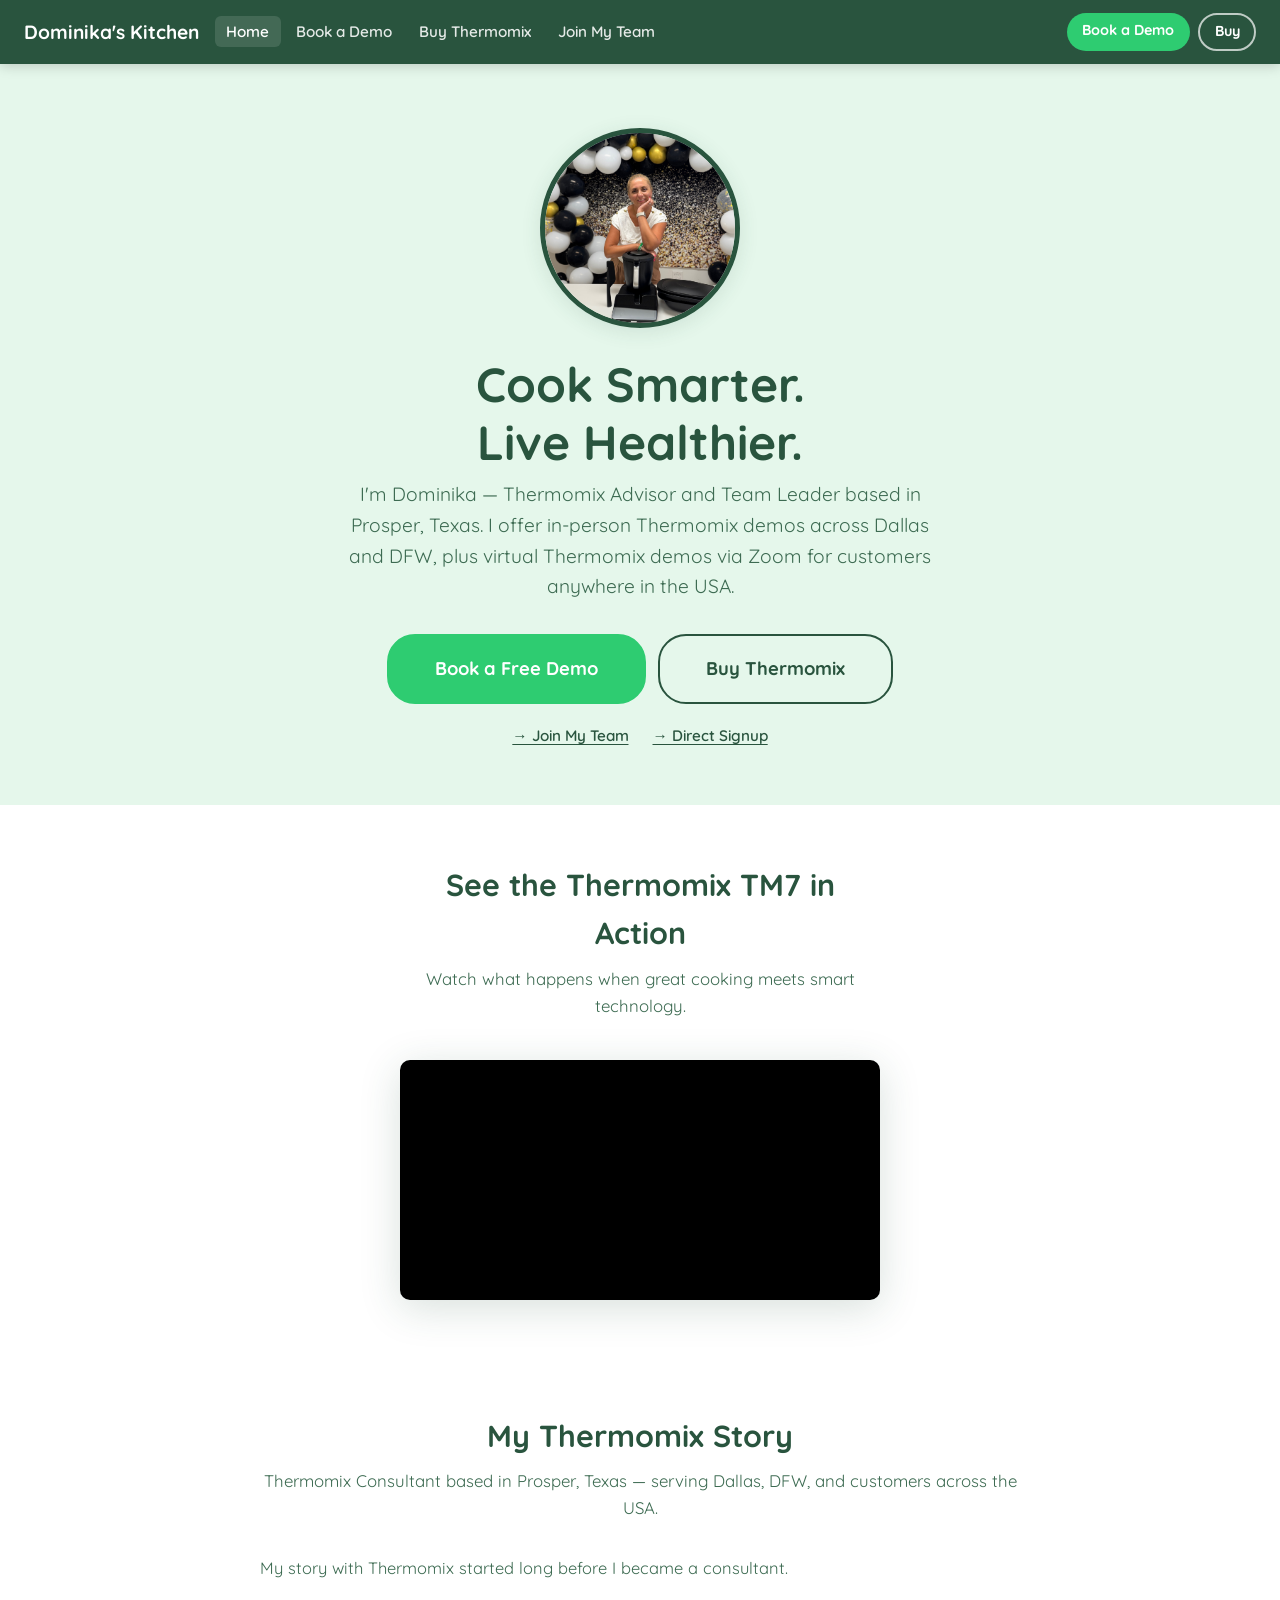
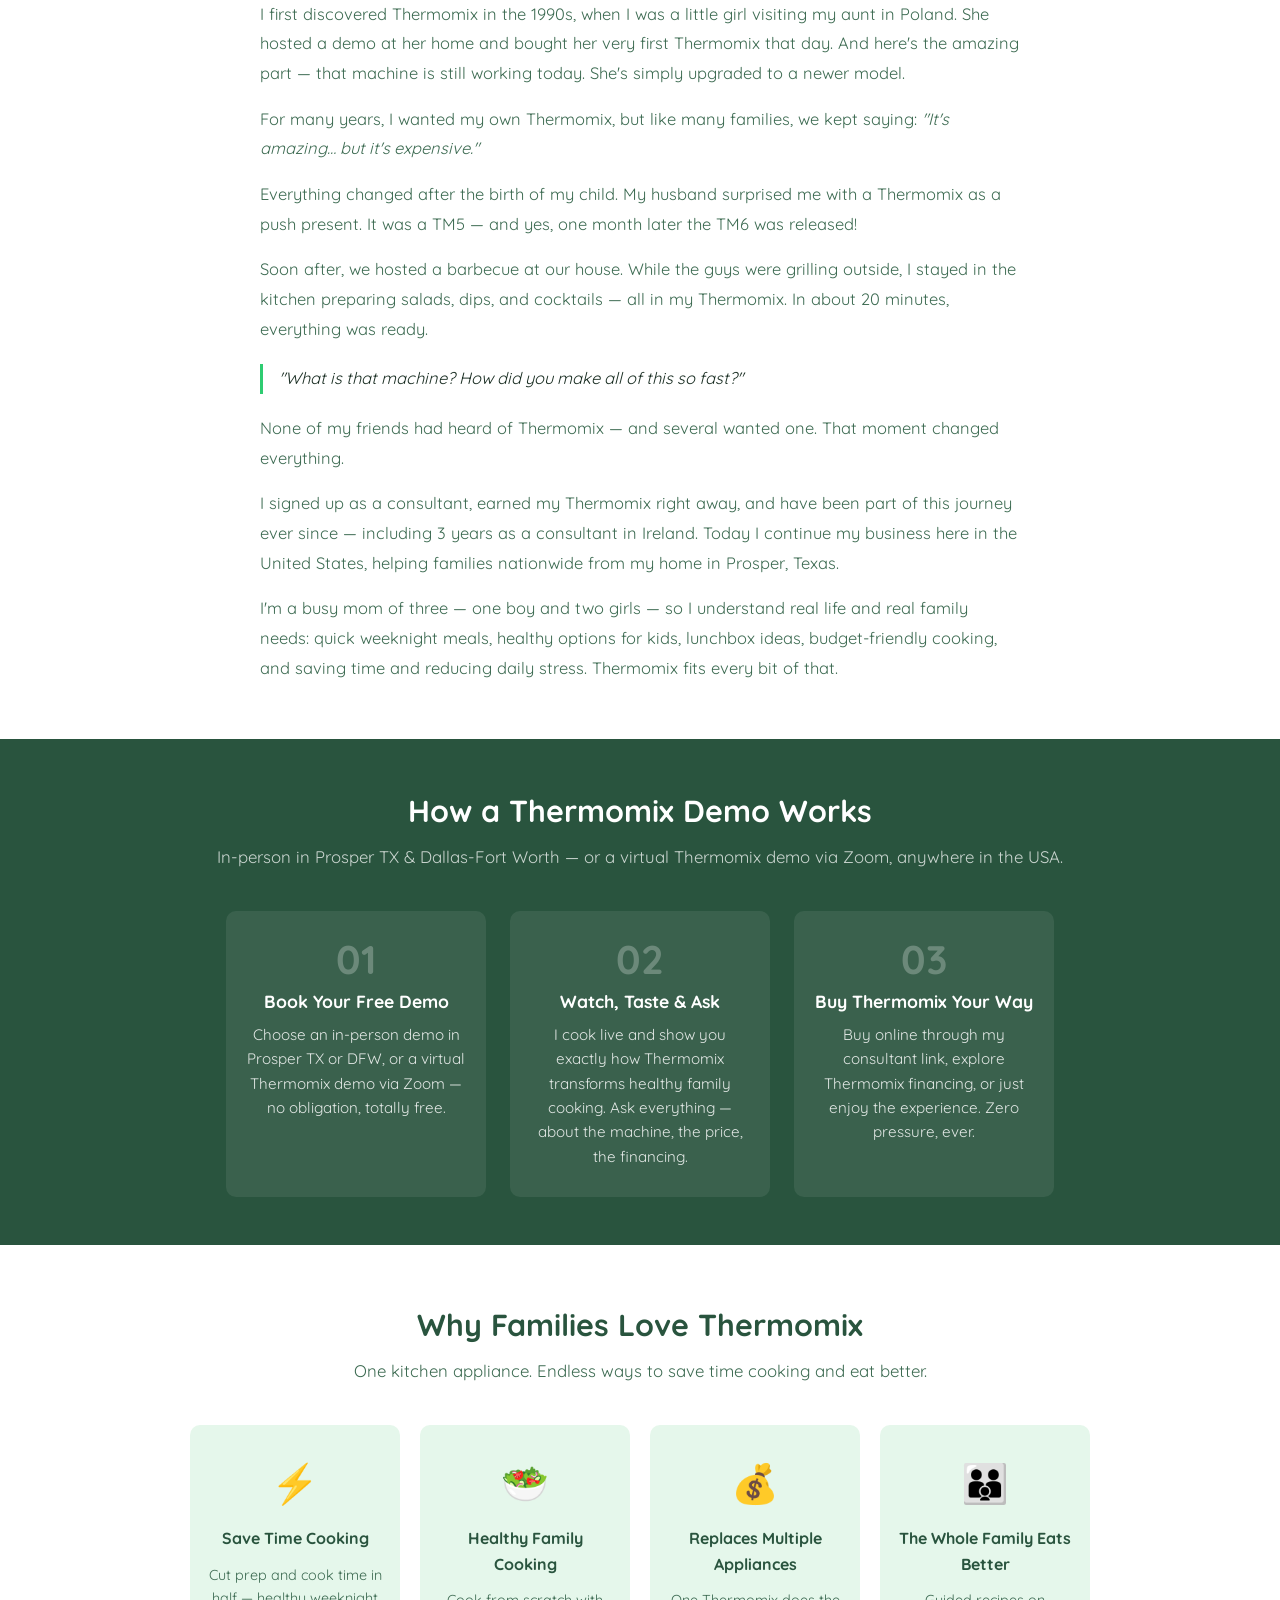
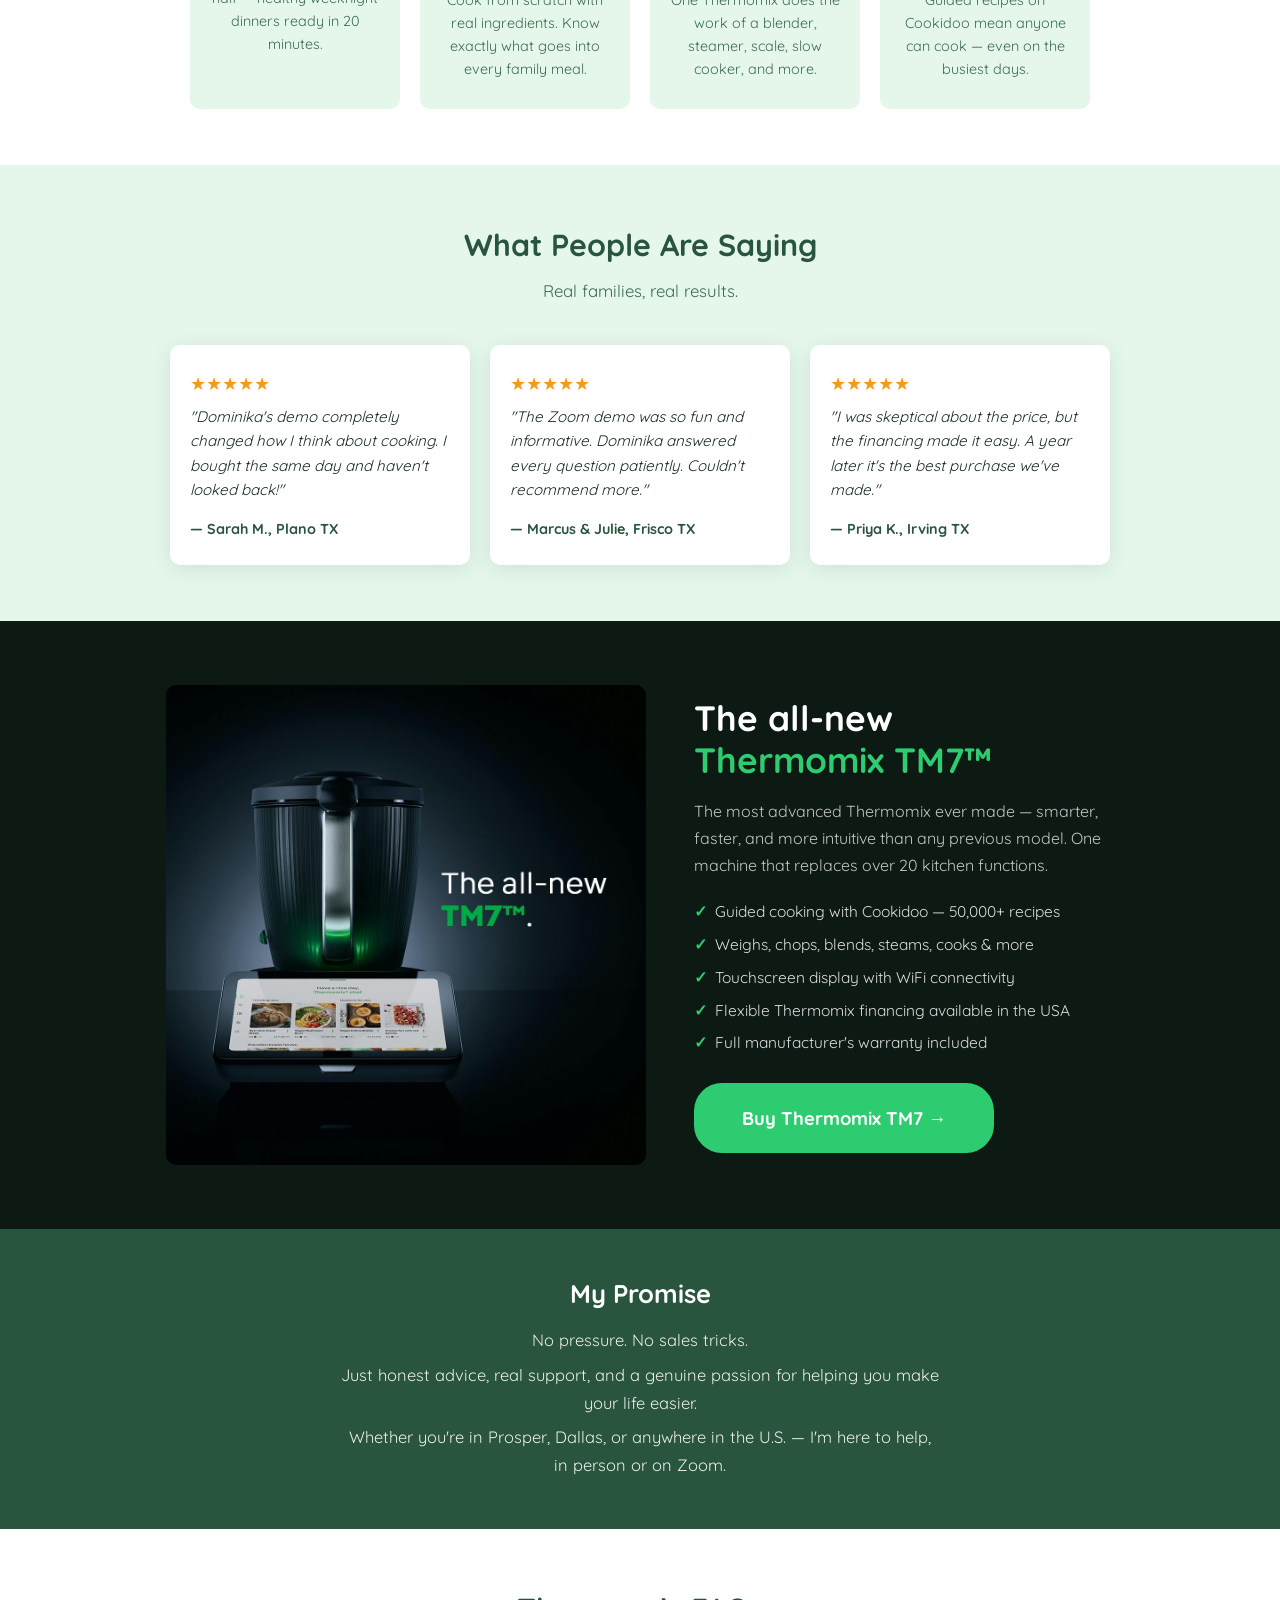
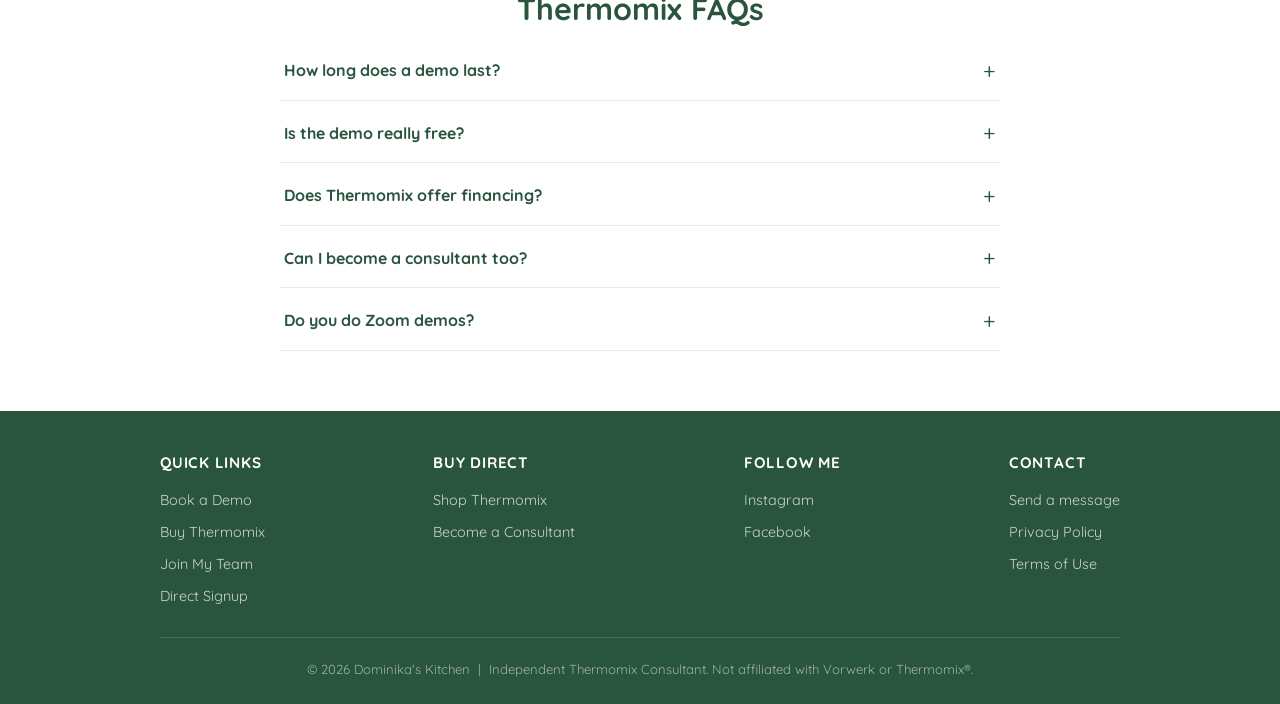
==== index.html @ db6d5731 "Video: autoplay muted loop, no controls" ====
<!DOCTYPE html>
<html lang="en">
<head>
  <meta charset="UTF-8">
  <meta name="viewport" content="width=device-width, initial-scale=1">
  <title>Thermomix Advisor in Prosper TX &amp; Dallas | Free Demo | Dominika's Kitchen</title>
  <meta name="description" content="Looking for a Thermomix demo near you? Book a free in-person or virtual Thermomix demo with Dominika — Thermomix consultant based in Prosper, TX, serving Dallas, DFW, and all of the USA via Zoom.">
  <link rel="canonical" href="https://domculliton.github.io/">

  <!-- Open Graph -->
  <meta property="og:type" content="website">
  <meta property="og:url" content="https://domculliton.github.io/">
  <meta property="og:title" content="Dominika's Kitchen | Thermomix Advisor in Prosper TX &amp; DFW">
  <meta property="og:description" content="Book a free Thermomix TM7 demo with Dominika — healthy cooking, family dinners, and kitchen appliance expert. Serving Prosper, Dallas, DFW, and nationwide via Zoom.">
  <meta property="og:image" content="https://domculliton.github.io/img1.jpg">
  <meta property="og:site_name" content="Dominika's Kitchen">
  <meta property="og:locale" content="en_US">

  <!-- Twitter Card -->
  <meta name="twitter:card" content="summary_large_image">
  <meta name="twitter:title" content="Dominika's Kitchen | Thermomix Advisor Prosper TX &amp; DFW">
  <meta name="twitter:description" content="Book a free Thermomix TM7 demo with Dominika — healthy cooking, family dinners, and kitchen appliance expert in Dallas-Fort Worth.">
  <meta name="twitter:image" content="https://domculliton.github.io/img1.jpg">

  <!-- Structured Data -->
  <script type="application/ld+json">
  {
    "@context": "https://schema.org",
    "@graph": [
      {
        "@type": "LocalBusiness",
        "name": "Dominika's Kitchen",
        "description": "Independent Thermomix Advisor and Team Leader offering free TM7 and TM6 cooking demos, healthy family recipes, Thermomix sales, and consultant training in Prosper TX, Dallas-Fort Worth, and nationwide via Zoom.",
        "url": "https://domculliton.github.io/",
        "image": "https://domculliton.github.io/img1.jpg",
        "address": {
          "@type": "PostalAddress",
          "addressLocality": "Prosper",
          "addressRegion": "TX",
          "postalCode": "75078",
          "addressCountry": "US"
        },
        "areaServed": [
          "Prosper, TX", "Dallas, TX", "Dallas-Fort Worth", "Frisco, TX",
          "Plano, TX", "McKinney, TX", "Allen, TX", "Texas", "United States"
        ],
        "sameAs": [
          "https://www.instagram.com/dominikas_kitchen",
          "https://www.facebook.com/share/1LTe2RwdQE/"
        ],
        "serviceType": ["Thermomix Demo", "Thermomix Sales", "Healthy Cooking Classes", "Consultant Training"]
      },
      {
        "@type": "Person",
        "name": "Dominika Culliton",
        "jobTitle": "Thermomix Team Leader",
        "description": "Thermomix Team Leader based in Prosper, TX, serving DFW and customers across the United States. Specialist in healthy cooking, family meals, TM7 and TM6 demonstrations.",
        "address": {
          "@type": "PostalAddress",
          "addressLocality": "Prosper",
          "addressRegion": "TX",
          "addressCountry": "US"
        },
        "url": "https://domculliton.github.io/",
        "sameAs": [
          "https://www.instagram.com/dominikas_kitchen",
          "https://www.facebook.com/share/1LTe2RwdQE/"
        ]
      }
    ]
  }
  </script>

  <link rel="preconnect" href="https://fonts.googleapis.com">
  <link rel="preconnect" href="https://fonts.gstatic.com" crossorigin>
  <link href="https://fonts.googleapis.com/css2?family=Quicksand:wght@400;500;600;700&display=swap" rel="stylesheet">
  <link rel="stylesheet" href="styles.css">
</head>
<body>

  <!-- ===== STICKY NAV ===== -->
  <nav class="site-nav">
    <a class="nav-logo" href="index.html">Dominika's Kitchen</a>

    <input type="checkbox" id="nav-toggle" class="nav-toggle">
    <label for="nav-toggle" class="nav-hamburger" aria-label="Toggle menu">&#9776;</label>

    <div class="nav-menu">
      <ul class="nav-links">
        <li><a href="index.html" class="active">Home</a></li>
        <li><a href="book-demo.html">Book a Demo</a></li>
        <li><a href="buy.html">Buy Thermomix</a></li>
        <li><a href="join-team.html">Join My Team</a></li>
      </ul>
      <div class="nav-cta">
        <a href="book-demo.html" class="btn-primary">Book a Demo</a>
        <a href="buy.html" class="btn-outline">Buy</a>
      </div>
    </div>
  </nav>

  <!-- ===== HERO ===== -->
  <section class="hero">
    <img src="img1.jpg" alt="Dominika Culliton — Thermomix Team Leader and Advisor in Prosper, TX serving DFW and the United States" class="hero-img-round">
    <h1>Cook Smarter.<br>Live Healthier.</h1>
    <p class="hero-sub">I'm Dominika — Thermomix Advisor and Team Leader based in Prosper, Texas. I offer in-person Thermomix demos across Dallas and DFW, plus virtual Thermomix demos via Zoom for customers anywhere in the USA.</p>
    <div class="hero-btns">
      <a href="book-demo.html" class="btn btn-green btn-lg">Book a Free Demo</a>
      <a href="buy.html" class="btn btn-green-outline btn-lg">Buy Thermomix</a>
    </div>
    <div class="hero-secondary">
      <a href="join-team.html">&#8594; Join My Team</a>
      <a href="direct-signup.html">&#8594; Direct Signup</a>
    </div>
  </section>

  <!-- ===== VIDEO ===== -->
  <section class="video-strip">
    <div class="video-wrap">
      <h2 class="section-title">See the Thermomix TM7 in Action</h2>
      <p class="section-sub">Watch what happens when great cooking meets smart technology.</p>
      <video class="video-player" autoplay muted loop playsinline>
        <source src="demo-video.mp4" type="video/mp4">
        Your browser doesn't support video playback.
      </video>
    </div>
  </section>

  <!-- ===== MY STORY ===== -->
  <section class="story-strip">
    <div class="story-wrap">
      <h2 class="section-title">My Thermomix Story</h2>
      <p class="section-sub" style="margin-bottom:2rem;">Thermomix Consultant based in Prosper, Texas — serving Dallas, DFW, and customers across the USA.</p>
      <div class="story-body">
        <p>My story with Thermomix started long before I became a consultant.</p>
        <p>I first discovered Thermomix in the 1990s, when I was a little girl visiting my aunt in Poland. She hosted a demo at her home and bought her very first Thermomix that day. And here's the amazing part — that machine is still working today. She's simply upgraded to a newer model.</p>
        <p>For many years, I wanted my own Thermomix, but like many families, we kept saying: <em>"It's amazing… but it's expensive."</em></p>
        <p>Everything changed after the birth of my child. My husband surprised me with a Thermomix as a push present. It was a TM5 — and yes, one month later the TM6 was released!</p>
        <p>Soon after, we hosted a barbecue at our house. While the guys were grilling outside, I stayed in the kitchen preparing salads, dips, and cocktails — all in my Thermomix. In about 20 minutes, everything was ready.</p>
        <blockquote>"What is that machine? How did you make all of this so fast?"</blockquote>
        <p>None of my friends had heard of Thermomix — and several wanted one. That moment changed everything.</p>
        <p>I signed up as a consultant, earned my Thermomix right away, and have been part of this journey ever since — including 3 years as a consultant in Ireland. Today I continue my business here in the United States, helping families nationwide from my home in Prosper, Texas.</p>
        <p>I'm a busy mom of three — one boy and two girls — so I understand real life and real family needs: quick weeknight meals, healthy options for kids, lunchbox ideas, budget-friendly cooking, and saving time and reducing daily stress. Thermomix fits every bit of that.</p>
      </div>
    </div>
  </section>

  <!-- ===== HOW IT WORKS ===== -->
  <section class="steps-strip">
    <h2 class="section-title">How a Thermomix Demo Works</h2>
    <p class="section-sub">In-person in Prosper TX &amp; Dallas-Fort Worth — or a virtual Thermomix demo via Zoom, anywhere in the USA.</p>
    <div class="steps-grid">
      <div class="step-card">
        <div class="step-num">01</div>
        <h3>Book Your Free Demo</h3>
        <p>Choose an in-person demo in Prosper TX or DFW, or a virtual Thermomix demo via Zoom — no obligation, totally free.</p>
      </div>
      <div class="step-card">
        <div class="step-num">02</div>
        <h3>Watch, Taste &amp; Ask</h3>
        <p>I cook live and show you exactly how Thermomix transforms healthy family cooking. Ask everything — about the machine, the price, the financing.</p>
      </div>
      <div class="step-card">
        <div class="step-num">03</div>
        <h3>Buy Thermomix Your Way</h3>
        <p>Buy online through my consultant link, explore Thermomix financing, or just enjoy the experience. Zero pressure, ever.</p>
      </div>
    </div>
  </section>

  <!-- ===== BENEFITS ===== -->
  <section class="benefits-strip">
    <h2 class="section-title">Why Families Love Thermomix</h2>
    <p class="section-sub">One kitchen appliance. Endless ways to save time cooking and eat better.</p>
    <div class="benefits-grid">
      <div class="benefit-tile">
        <div class="benefit-icon">&#9889;</div>
        <h3>Save Time Cooking</h3>
        <p>Cut prep and cook time in half — healthy weeknight dinners ready in 20 minutes.</p>
      </div>
      <div class="benefit-tile">
        <div class="benefit-icon">&#129367;</div>
        <h3>Healthy Family Cooking</h3>
        <p>Cook from scratch with real ingredients. Know exactly what goes into every family meal.</p>
      </div>
      <div class="benefit-tile">
        <div class="benefit-icon">&#128176;</div>
        <h3>Replaces Multiple Appliances</h3>
        <p>One Thermomix does the work of a blender, steamer, scale, slow cooker, and more.</p>
      </div>
      <div class="benefit-tile">
        <div class="benefit-icon">&#128106;</div>
        <h3>The Whole Family Eats Better</h3>
        <p>Guided recipes on Cookidoo mean anyone can cook — even on the busiest days.</p>
      </div>
    </div>
  </section>

  <!-- ===== TESTIMONIALS ===== -->
  <section class="testimonials-strip">
    <h2 class="section-title">What People Are Saying</h2>
    <p class="section-sub">Real families, real results.</p>
    <div class="testimonials-grid">
      <div class="testimonial-card">
        <div class="testimonial-stars">&#9733;&#9733;&#9733;&#9733;&#9733;</div>
        <blockquote>"Dominika's demo completely changed how I think about cooking. I bought the same day and haven't looked back!"</blockquote>
        <div class="testimonial-author">— Sarah M., Plano TX</div>
      </div>
      <div class="testimonial-card">
        <div class="testimonial-stars">&#9733;&#9733;&#9733;&#9733;&#9733;</div>
        <blockquote>"The Zoom demo was so fun and informative. Dominika answered every question patiently. Couldn't recommend more."</blockquote>
        <div class="testimonial-author">— Marcus &amp; Julie, Frisco TX</div>
      </div>
      <div class="testimonial-card">
        <div class="testimonial-stars">&#9733;&#9733;&#9733;&#9733;&#9733;</div>
        <blockquote>"I was skeptical about the price, but the financing made it easy. A year later it's the best purchase we've made."</blockquote>
        <div class="testimonial-author">— Priya K., Irving TX</div>
      </div>
    </div>
  </section>

  <!-- ===== TM7 PRODUCT SECTION ===== -->
  <section class="tm7-section">
    <div class="tm7-image">
      <img src="Image-1.jpg" alt="The all-new Thermomix TM7 with Cookidoo tablet — available through Dominika's Kitchen in Prosper TX and DFW" loading="lazy">
    </div>
    <div class="tm7-text">
      <h2>The all-new<br><span>Thermomix TM7™</span></h2>
      <p>The most advanced Thermomix ever made — smarter, faster, and more intuitive than any previous model. One machine that replaces over 20 kitchen functions.</p>
      <ul>
        <li>Guided cooking with Cookidoo — 50,000+ recipes</li>
        <li>Weighs, chops, blends, steams, cooks &amp; more</li>
        <li>Touchscreen display with WiFi connectivity</li>
        <li>Flexible Thermomix financing available in the USA</li>
        <li>Full manufacturer's warranty included</li>
      </ul>
      <a href="buy.html" class="btn btn-green btn-lg">Buy Thermomix TM7 →</a>
    </div>
  </section>

  <!-- ===== MY PROMISE ===== -->
  <section class="promise-strip">
    <h2>My Promise</h2>
    <p>No pressure. No sales tricks.</p>
    <p>Just honest advice, real support, and a genuine passion for helping you make your life easier.</p>
    <p>Whether you're in Prosper, Dallas, or anywhere in the U.S. — I'm here to help, in person or on Zoom.</p>
  </section>

  <!-- ===== FAQ ===== -->
  <section class="faq-strip">
    <h2 class="section-title">Thermomix FAQs</h2>
    <div class="faq-wrap">

      <details class="faq-item">
        <summary>How long does a demo last?</summary>
        <div class="faq-answer">
          Most demos run about 60–90 minutes. We cook a couple of dishes together, I walk you through the features, and you get to ask as many questions as you like. No rush, no pressure.
        </div>
      </details>

      <details class="faq-item">
        <summary>Is the demo really free?</summary>
        <div class="faq-answer">
          Absolutely. There is zero cost and zero obligation. I love showing off Thermomix — whether you buy or not, I hope you leave inspired!
        </div>
      </details>

      <details class="faq-item">
        <summary>Does Thermomix offer financing?</summary>
        <div class="faq-answer">
          Yes! Thermomix offers flexible payment plans so you can spread the cost comfortably. Ask me during your demo or check the official shop for current options.
        </div>
      </details>

      <details class="faq-item">
        <summary>Can I become a consultant too?</summary>
        <div class="faq-answer">
          Yes, and I'd love to have you on my team! Visit the <a href="join-team.html" style="color:var(--green-dark);font-weight:600;">Join My Team</a> page to learn more about the opportunity and how I support every person I bring on board.
        </div>
      </details>

      <details class="faq-item">
        <summary>Do you do Zoom demos?</summary>
        <div class="faq-answer">
          Yes! Zoom demos are a great option if you're not local or prefer to watch from home. They're just as interactive — and I'll still be cooking live on camera.
        </div>
      </details>

    </div>
  </section>

  <!-- ===== FOOTER ===== -->
  <footer class="site-footer">
    <div class="footer-grid">
      <div class="footer-col">
        <h4>Quick Links</h4>
        <ul>
          <li><a href="book-demo.html">Book a Demo</a></li>
          <li><a href="buy.html">Buy Thermomix</a></li>
          <li><a href="join-team.html">Join My Team</a></li>
          <li><a href="direct-signup.html">Direct Signup</a></li>
        </ul>
      </div>
      <div class="footer-col">
        <h4>Buy Direct</h4>
        <ul>
          <li><a href="https://shop.thermomix.com/consultant/104720" target="_blank" rel="noopener">Shop Thermomix</a></li>
          <li><a href="https://register.thermomix.com/104720" target="_blank" rel="noopener">Become a Consultant</a></li>
        </ul>
      </div>
      <div class="footer-col">
        <h4>Follow Me</h4>
        <ul>
          <li><a href="https://www.instagram.com/dominikas_kitchen?igsh=MXEwbjd0YnpvM283cw%3D%3D&utm_source=qr" target="_blank" rel="noopener">Instagram</a></li>
          <li><a href="https://www.facebook.com/share/1LTe2RwdQE/?mibextid=wwXIfr" target="_blank" rel="noopener">Facebook</a></li>
        </ul>
      </div>
      <div class="footer-col">
        <h4>Contact</h4>
        <ul>
          <li><a href="book-demo.html">Send a message</a></li>
          <li><a href="#">Privacy Policy</a></li>
          <li><a href="#">Terms of Use</a></li>
        </ul>
      </div>
    </div>
    <div class="footer-bottom">
      <p>&copy; 2026 Dominika's Kitchen &nbsp;|&nbsp; Independent Thermomix Consultant. Not affiliated with Vorwerk or Thermomix&reg;.</p>
    </div>
  </footer>

</body>
</html>
---- styles.css ----
/* ============================================================
   Dominika's Kitchen — Shared Stylesheet
   ============================================================ */

@import url('https://fonts.googleapis.com/css2?family=Quicksand:wght@400;500;600;700&display=swap');

/* --- CSS Variables --- */
:root {
  --green-dark:   #29543e;
  --green-btn:    #2ecc71;
  --green-hover:  #27ae60;
  --green-light:  #e5f7eb;
  --white:        #fff;
  --text-dark:    #1a2e23;
  --text-mid:     #3d6b52;
  --shadow:       0 4px 20px rgba(41, 84, 62, 0.12);
  --radius:       10px;
  --nav-height:   64px;
}

/* --- Reset / Base --- */
*, *::before, *::after { box-sizing: border-box; margin: 0; padding: 0; }

html { scroll-behavior: smooth; }

body {
  font-family: 'Quicksand', Arial, sans-serif;
  background: var(--white);
  color: var(--text-dark);
  line-height: 1.6;
}

a { color: inherit; text-decoration: none; }
img { display: block; max-width: 100%; height: auto; }

/* ============================================================
   STICKY NAV
   ============================================================ */
.site-nav {
  position: sticky;
  top: 0;
  z-index: 1000;
  background: var(--green-dark);
  color: var(--white);
  height: var(--nav-height);
  display: flex;
  align-items: center;
  padding: 0 1.5rem;
  gap: 1rem;
  box-shadow: 0 2px 12px rgba(0,0,0,0.18);
}

.nav-logo {
  font-size: 1.2rem;
  font-weight: 700;
  white-space: nowrap;
  color: var(--white);
  flex-shrink: 0;
}

/* Hidden checkbox toggle */
.nav-toggle { display: none; }

/* Hamburger icon — hidden on desktop */
.nav-hamburger {
  display: none;
  cursor: pointer;
  font-size: 1.6rem;
  line-height: 1;
  color: var(--white);
  user-select: none;
  flex-shrink: 0;
}

/* nav-menu wraps links + cta, sits between logo and hamburger on desktop */
.nav-menu {
  display: flex;
  flex: 1;
  align-items: center;
  gap: 1rem;
}

/* Link list */
.nav-links {
  display: flex;
  align-items: center;
  gap: 0.25rem;
  flex: 1;
  list-style: none;
}

.nav-links a {
  padding: 0.4em 0.75em;
  border-radius: 6px;
  font-weight: 600;
  font-size: 0.95rem;
  color: rgba(255,255,255,0.88);
  transition: background 0.15s, color 0.15s;
  white-space: nowrap;
}

.nav-links a:hover,
.nav-links a.active {
  background: rgba(255,255,255,0.12);
  color: var(--white);
}

/* Right-side CTA buttons */
.nav-cta {
  display: flex;
  gap: 0.5rem;
  flex-shrink: 0;
}

.nav-cta .btn-primary {
  background: var(--green-btn);
  color: var(--white);
  padding: 0.45em 1.1em;
  border-radius: 20px;
  font-weight: 700;
  font-size: 0.9rem;
  white-space: nowrap;
  transition: background 0.2s;
}

.nav-cta .btn-primary:hover { background: var(--green-hover); }

.nav-cta .btn-outline {
  border: 2px solid rgba(255,255,255,0.7);
  color: var(--white);
  padding: 0.4em 1em;
  border-radius: 20px;
  font-weight: 700;
  font-size: 0.9rem;
  white-space: nowrap;
  transition: border-color 0.2s, background 0.2s;
}

.nav-cta .btn-outline:hover {
  border-color: var(--white);
  background: rgba(255,255,255,0.1);
}

/* --- Mobile Nav --- */
@media (max-width: 768px) {
  .site-nav {
    flex-wrap: wrap;
    height: auto;
    min-height: var(--nav-height);
    align-items: center;
    padding: 0 1rem;
    row-gap: 0;
  }

  .site-nav .nav-logo { flex: 1; line-height: var(--nav-height); }

  .nav-hamburger { display: block; line-height: var(--nav-height); }

  /* Collapse the menu div on mobile */
  .nav-menu {
    display: none;
    flex-direction: column;
    align-items: stretch;
    width: 100%;
    gap: 0;
    padding: 0.5rem 0 1rem;
  }

  /* Show menu when checkbox is checked */
  .nav-toggle:checked ~ .nav-menu { display: flex; }

  .nav-links {
    flex-direction: column;
    align-items: flex-start;
    gap: 0;
  }

  .nav-links a {
    display: block;
    padding: 0.75em 0.5em;
    border-bottom: 1px solid rgba(255,255,255,0.1);
    font-size: 1rem;
    width: 100%;
  }

  .nav-cta {
    flex-direction: column;
    gap: 0.5rem;
    margin-top: 0.75rem;
  }

  .nav-cta .btn-primary,
  .nav-cta .btn-outline {
    width: 100%;
    text-align: center;
    padding: 0.75em 1em;
    border-radius: 8px;
  }
}

/* ============================================================
   BUTTONS (standalone, not nav)
   ============================================================ */
.btn {
  display: inline-block;
  padding: 0.75em 1.75em;
  border-radius: 28px;
  font-family: inherit;
  font-size: 1rem;
  font-weight: 700;
  cursor: pointer;
  transition: background 0.2s, border-color 0.2s, color 0.2s;
  border: 2px solid transparent;
  text-align: center;
}

.btn-green {
  background: var(--green-btn);
  color: var(--white);
  border-color: var(--green-btn);
}

.btn-green:hover {
  background: var(--green-hover);
  border-color: var(--green-hover);
}

.btn-green-outline {
  background: transparent;
  color: var(--green-dark);
  border-color: var(--green-dark);
}

.btn-green-outline:hover {
  background: var(--green-dark);
  color: var(--white);
}

.btn-lg { padding: 1em 2.5em; font-size: 1.15rem; }

/* ============================================================
   PAGE WRAPPER
   ============================================================ */
.page-content {
  max-width: 960px;
  margin: 0 auto;
  padding: 2.5rem 1.5rem 4rem;
}

.section-title {
  font-size: 1.9rem;
  font-weight: 700;
  color: var(--green-dark);
  text-align: center;
  margin-bottom: 0.5rem;
}

.section-sub {
  text-align: center;
  color: var(--text-mid);
  font-size: 1.05rem;
  margin-bottom: 2.5rem;
}

/* ============================================================
   HERO (Home)
   ============================================================ */
.hero {
  background: var(--green-light);
  padding: 4rem 1.5rem 3.5rem;
  text-align: center;
}

.hero h1 {
  font-size: clamp(2rem, 5vw, 3rem);
  font-weight: 700;
  color: var(--green-dark);
  margin-bottom: 0.5rem;
  line-height: 1.2;
}

.hero-sub {
  font-size: 1.2rem;
  color: var(--text-mid);
  margin-bottom: 2rem;
  max-width: 600px;
  margin-left: auto;
  margin-right: auto;
}

.hero-img-round {
  width: 180px;
  height: 180px;
  border-radius: 50%;
  object-fit: cover;
  border: 5px solid var(--green-dark);
  margin: 0 auto 1.75rem;
  box-shadow: var(--shadow);
}

.hero-btns {
  display: flex;
  flex-wrap: wrap;
  gap: 0.75rem;
  justify-content: center;
  margin-bottom: 1.25rem;
}

.hero-secondary {
  display: flex;
  flex-wrap: wrap;
  gap: 1.5rem;
  justify-content: center;
  font-size: 0.95rem;
  color: var(--text-mid);
}

.hero-secondary a {
  color: var(--green-dark);
  font-weight: 600;
  text-decoration: underline;
  text-underline-offset: 3px;
}

/* ============================================================
   HOW IT WORKS STRIP
   ============================================================ */
.steps-strip {
  background: var(--green-dark);
  color: var(--white);
  padding: 3rem 1.5rem;
  text-align: center;
}

.steps-strip .section-title { color: var(--white); }
.steps-strip .section-sub   { color: rgba(255,255,255,0.75); }

.steps-grid {
  display: flex;
  gap: 1.5rem;
  justify-content: center;
  flex-wrap: wrap;
  max-width: 860px;
  margin: 0 auto;
}

.step-card {
  flex: 1 1 220px;
  max-width: 260px;
  background: rgba(255,255,255,0.08);
  border-radius: var(--radius);
  padding: 1.75rem 1.25rem;
  position: relative;
}

.step-num {
  font-size: 2.5rem;
  font-weight: 700;
  opacity: 0.25;
  line-height: 1;
  margin-bottom: 0.5rem;
}

.step-card h3 {
  font-size: 1.1rem;
  font-weight: 700;
  margin-bottom: 0.5rem;
}

.step-card p { font-size: 0.95rem; opacity: 0.85; }

/* ============================================================
   BENEFITS STRIP
   ============================================================ */
.benefits-strip {
  background: var(--white);
  padding: 3.5rem 1.5rem;
  text-align: center;
}

.benefits-grid {
  display: flex;
  gap: 1.25rem;
  justify-content: center;
  flex-wrap: wrap;
  max-width: 960px;
  margin: 0 auto;
}

.benefit-tile {
  flex: 1 1 180px;
  max-width: 210px;
  background: var(--green-light);
  border-radius: var(--radius);
  padding: 1.75rem 1rem;
  display: flex;
  flex-direction: column;
  align-items: center;
  gap: 0.75rem;
}

.benefit-icon { font-size: 2.4rem; }

.benefit-tile h3 {
  font-size: 1rem;
  font-weight: 700;
  color: var(--green-dark);
}

.benefit-tile p {
  font-size: 0.9rem;
  color: var(--text-mid);
}

/* ============================================================
   TESTIMONIALS
   ============================================================ */
.testimonials-strip {
  background: var(--green-light);
  padding: 3.5rem 1.5rem;
  text-align: center;
}

.testimonials-grid {
  display: flex;
  gap: 1.25rem;
  justify-content: center;
  flex-wrap: wrap;
  max-width: 960px;
  margin: 0 auto;
}

.testimonial-card {
  flex: 1 1 240px;
  max-width: 300px;
  background: var(--white);
  border-radius: var(--radius);
  padding: 1.5rem 1.25rem;
  box-shadow: var(--shadow);
  text-align: left;
}

.testimonial-stars { color: #f39c12; font-size: 1.1rem; margin-bottom: 0.5rem; }

.testimonial-card blockquote {
  font-size: 0.95rem;
  color: var(--text-dark);
  margin-bottom: 1rem;
  font-style: italic;
}

.testimonial-author {
  font-weight: 700;
  font-size: 0.9rem;
  color: var(--green-dark);
}

/* ============================================================
   FAQ ACCORDION
   ============================================================ */
.faq-strip {
  background: var(--white);
  padding: 3.5rem 1.5rem;
}

.faq-wrap {
  max-width: 720px;
  margin: 0 auto;
}

.faq-item {
  border-bottom: 1px solid #ddeee6;
  margin-bottom: 0.25rem;
}

.faq-item summary {
  cursor: pointer;
  list-style: none;
  display: flex;
  justify-content: space-between;
  align-items: center;
  padding: 1rem 0.25rem;
  font-weight: 700;
  font-size: 1rem;
  color: var(--green-dark);
  user-select: none;
}

.faq-item summary::-webkit-details-marker { display: none; }

.faq-item summary::after {
  content: '+';
  font-size: 1.4rem;
  font-weight: 400;
  line-height: 1;
  transition: transform 0.2s;
}

.faq-item[open] summary::after {
  transform: rotate(45deg);
}

.faq-answer {
  padding: 0 0.25rem 1rem;
  color: var(--text-mid);
  font-size: 0.97rem;
}

/* ============================================================
   FORM
   ============================================================ */
.form-section {
  background: var(--green-light);
  padding: 3rem 1.5rem;
}

.form-wrap {
  max-width: 600px;
  margin: 0 auto;
  background: var(--white);
  border-radius: var(--radius);
  padding: 2rem 2rem;
  box-shadow: var(--shadow);
}

.form-group {
  display: flex;
  flex-direction: column;
  gap: 1rem;
  margin-bottom: 1rem;
}

.form-row {
  display: flex;
  gap: 1rem;
  flex-wrap: wrap;
}

.form-row .form-field { flex: 1 1 180px; }

.form-field {
  display: flex;
  flex-direction: column;
  gap: 0.3rem;
}

.form-field label {
  font-size: 0.9rem;
  font-weight: 600;
  color: var(--green-dark);
}

.form-field input,
.form-field select,
.form-field textarea {
  padding: 0.7em 0.9em;
  border: 1.5px solid #b5d9c6;
  border-radius: 6px;
  font-family: inherit;
  font-size: 1rem;
  color: var(--text-dark);
  background: #fff;
  transition: border-color 0.2s;
}

.form-field input:focus,
.form-field select:focus,
.form-field textarea:focus {
  outline: none;
  border-color: var(--green-dark);
}

.form-field textarea { resize: vertical; min-height: 80px; }

.form-submit { margin-top: 1.25rem; }

/* Thank-you message */
.thank-you {
  display: none;
  text-align: center;
  padding: 2rem;
  color: var(--green-dark);
}

.thank-you h3 { font-size: 1.5rem; margin-bottom: 0.75rem; }
.thank-you p  { color: var(--text-mid); margin-bottom: 1.25rem; }

/* ============================================================
   PAGE INTRO (inner pages)
   ============================================================ */
.page-hero {
  background: var(--green-light);
  padding: 3rem 1.5rem 2.5rem;
  text-align: center;
}

.page-hero h1 {
  font-size: clamp(1.7rem, 4vw, 2.5rem);
  font-weight: 700;
  color: var(--green-dark);
  margin-bottom: 0.6rem;
}

.page-hero p {
  color: var(--text-mid);
  max-width: 640px;
  margin: 0 auto;
  font-size: 1.05rem;
}

/* ============================================================
   BUY PAGE
   ============================================================ */
.buy-block {
  text-align: center;
  padding: 3rem 1.5rem;
  max-width: 640px;
  margin: 0 auto;
}

.buy-block p {
  color: var(--text-mid);
  font-size: 1.05rem;
  margin-bottom: 2rem;
}

.trust-badge {
  display: inline-flex;
  align-items: center;
  gap: 0.5rem;
  background: var(--green-light);
  color: var(--green-dark);
  border-radius: 8px;
  padding: 0.65em 1.25em;
  font-weight: 600;
  font-size: 0.95rem;
  margin-top: 1.25rem;
}

.financing-note {
  background: #f8fdf9;
  border-left: 3px solid var(--green-btn);
  border-radius: 0 var(--radius) var(--radius) 0;
  padding: 1rem 1.25rem;
  color: var(--text-mid);
  font-size: 0.97rem;
  text-align: left;
  margin-top: 2rem;
}

/* ============================================================
   JOIN TEAM PAGE
   ============================================================ */
.two-col {
  display: flex;
  gap: 2.5rem;
  flex-wrap: wrap;
  max-width: 880px;
  margin: 0 auto 2.5rem;
  padding: 0 1.5rem;
}

.two-col-text { flex: 1 1 280px; color: var(--text-mid); font-size: 1rem; }
.two-col-text h2 { color: var(--green-dark); font-size: 1.5rem; margin-bottom: 0.75rem; }
.two-col-text ul { padding-left: 1.25rem; display: flex; flex-direction: column; gap: 0.4rem; }

.join-steps-strip {
  background: var(--green-dark);
  color: var(--white);
  padding: 3rem 1.5rem;
  text-align: center;
}

.join-steps-strip .section-title { color: var(--white); }
.join-steps-strip .section-sub   { color: rgba(255,255,255,0.75); }

.join-cta-strip {
  background: var(--green-light);
  padding: 3rem 1.5rem;
  text-align: center;
}

.join-cta-strip h2 {
  font-size: 1.6rem;
  font-weight: 700;
  color: var(--green-dark);
  margin-bottom: 0.5rem;
}

.join-cta-strip p {
  color: var(--text-mid);
  margin-bottom: 1.75rem;
}

.join-cta-btns {
  display: flex;
  flex-wrap: wrap;
  gap: 1rem;
  justify-content: center;
}

/* ============================================================
   DIRECT SIGNUP PAGE
   ============================================================ */
.direct-block {
  text-align: center;
  max-width: 560px;
  margin: 4rem auto;
  padding: 0 1.5rem;
}

.direct-block h1 {
  font-size: 2rem;
  font-weight: 700;
  color: var(--green-dark);
  margin-bottom: 1rem;
}

.direct-block p {
  color: var(--text-mid);
  font-size: 1.05rem;
  margin-bottom: 2rem;
}

.trust-note {
  margin-top: 1.25rem;
  font-size: 0.9rem;
  color: var(--text-mid);
}

/* ============================================================
   FOOTER
   ============================================================ */
.site-footer {
  background: var(--green-dark);
  color: rgba(255,255,255,0.85);
  padding: 2.5rem 1.5rem 1.5rem;
  margin-top: 0;
}

.footer-grid {
  display: flex;
  flex-wrap: wrap;
  gap: 2rem;
  max-width: 960px;
  margin: 0 auto 1.75rem;
  justify-content: space-between;
}

.footer-col h4 {
  color: var(--white);
  font-size: 0.95rem;
  font-weight: 700;
  margin-bottom: 0.75rem;
  text-transform: uppercase;
  letter-spacing: 0.05em;
}

.footer-col ul {
  list-style: none;
  display: flex;
  flex-direction: column;
  gap: 0.4rem;
}

.footer-col a {
  color: rgba(255,255,255,0.75);
  font-size: 0.9rem;
  transition: color 0.15s;
}

.footer-col a:hover { color: var(--white); }

.footer-bottom {
  border-top: 1px solid rgba(255,255,255,0.15);
  padding-top: 1.25rem;
  text-align: center;
  font-size: 0.82rem;
  color: rgba(255,255,255,0.55);
  max-width: 960px;
  margin: 0 auto;
  line-height: 1.7;
}

/* ============================================================
   STORY STRIP (Home page)
   ============================================================ */
.story-strip {
  background: var(--white);
  padding: 3.5rem 1.5rem;
}

.story-wrap {
  max-width: 760px;
  margin: 0 auto;
}

.story-body {
  color: var(--text-mid);
  font-size: 1.03rem;
  line-height: 1.8;
}

.story-body p { margin-bottom: 1rem; }
.story-body p:last-child { margin-bottom: 0; }

.story-body blockquote {
  border-left: 3px solid var(--green-btn);
  padding-left: 1rem;
  margin: 1.25rem 0;
  font-style: italic;
  color: var(--text-dark);
}

/* ============================================================
   PROMISE STRIP (Home page)
   ============================================================ */
.promise-strip {
  background: var(--green-dark);
  color: var(--white);
  padding: 2.75rem 1.5rem;
  text-align: center;
}

.promise-strip h2 {
  font-size: 1.6rem;
  font-weight: 700;
  margin-bottom: 0.75rem;
}

.promise-strip p {
  max-width: 600px;
  margin: 0 auto 0.4rem;
  font-size: 1.03rem;
  opacity: 0.9;
  line-height: 1.7;
}

/* ============================================================
   BUY — WHY BUY WITH ME (personal two-col layout)
   ============================================================ */
.why-buy-section {
  background: var(--green-light);
  padding: 3.5rem 1.5rem;
}

.why-buy-wrap {
  max-width: 860px;
  margin: 0 auto;
  display: flex;
  gap: 3rem;
  flex-wrap: wrap;
  align-items: flex-start;
}

.why-buy-col { flex: 1 1 280px; }

.why-buy-col h3 {
  font-size: 1.15rem;
  font-weight: 700;
  color: var(--green-dark);
  margin-bottom: 0.75rem;
}

.why-buy-col p {
  color: var(--text-mid);
  font-size: 0.97rem;
  line-height: 1.7;
  margin-bottom: 0.75rem;
}

.why-buy-col ul {
  padding-left: 1.25rem;
  color: var(--text-mid);
  font-size: 0.97rem;
  display: flex;
  flex-direction: column;
  gap: 0.35rem;
}

/* ============================================================
   VIDEO SECTION
   ============================================================ */
.video-strip {
  background: var(--white);
  padding: 3.5rem 1.5rem;
  text-align: center;
}

.video-wrap {
  max-width: 480px;
  margin: 0 auto;
}

.video-player {
  width: 100%;
  border-radius: var(--radius);
  box-shadow: 0 8px 40px rgba(41, 84, 62, 0.18);
  display: block;
  background: #000;
}

/* ============================================================
   TM7 PRODUCT SECTION
   ============================================================ */
.tm7-section {
  background: #0d1a13;
  padding: 4rem 1.5rem;
  display: flex;
  align-items: center;
  gap: 3rem;
  flex-wrap: wrap;
  justify-content: center;
}

.tm7-image {
  flex: 1 1 300px;
  max-width: 480px;
}

.tm7-image img {
  width: 100%;
  border-radius: var(--radius);
}

.tm7-text {
  flex: 1 1 280px;
  max-width: 420px;
  color: var(--white);
}

.tm7-text h2 {
  font-size: clamp(1.6rem, 3vw, 2.2rem);
  font-weight: 700;
  margin-bottom: 1rem;
  line-height: 1.2;
}

.tm7-text h2 span {
  color: #2ecc71;
}

.tm7-text p {
  color: rgba(255,255,255,0.75);
  font-size: 1rem;
  line-height: 1.7;
  margin-bottom: 1.25rem;
}

.tm7-text ul {
  list-style: none;
  padding: 0;
  margin-bottom: 1.75rem;
  display: flex;
  flex-direction: column;
  gap: 0.5rem;
}

.tm7-text ul li {
  color: rgba(255,255,255,0.85);
  font-size: 0.97rem;
  display: flex;
  align-items: center;
  gap: 0.5rem;
}

.tm7-text ul li::before {
  content: '✓';
  color: #2ecc71;
  font-weight: 700;
  flex-shrink: 0;
}

/* ============================================================
   HERO — small refinements
   ============================================================ */
@media (min-width: 769px) {
  .hero-img-round {
    width: 200px;
    height: 200px;
  }
}

/* ============================================================
   UTILITY
   ============================================================ */
.text-center { text-align: center; }
.mt-1 { margin-top: 1rem; }
.mt-2 { margin-top: 2rem; }
.mb-2 { margin-bottom: 2rem; }
.spacer { height: 2rem; }
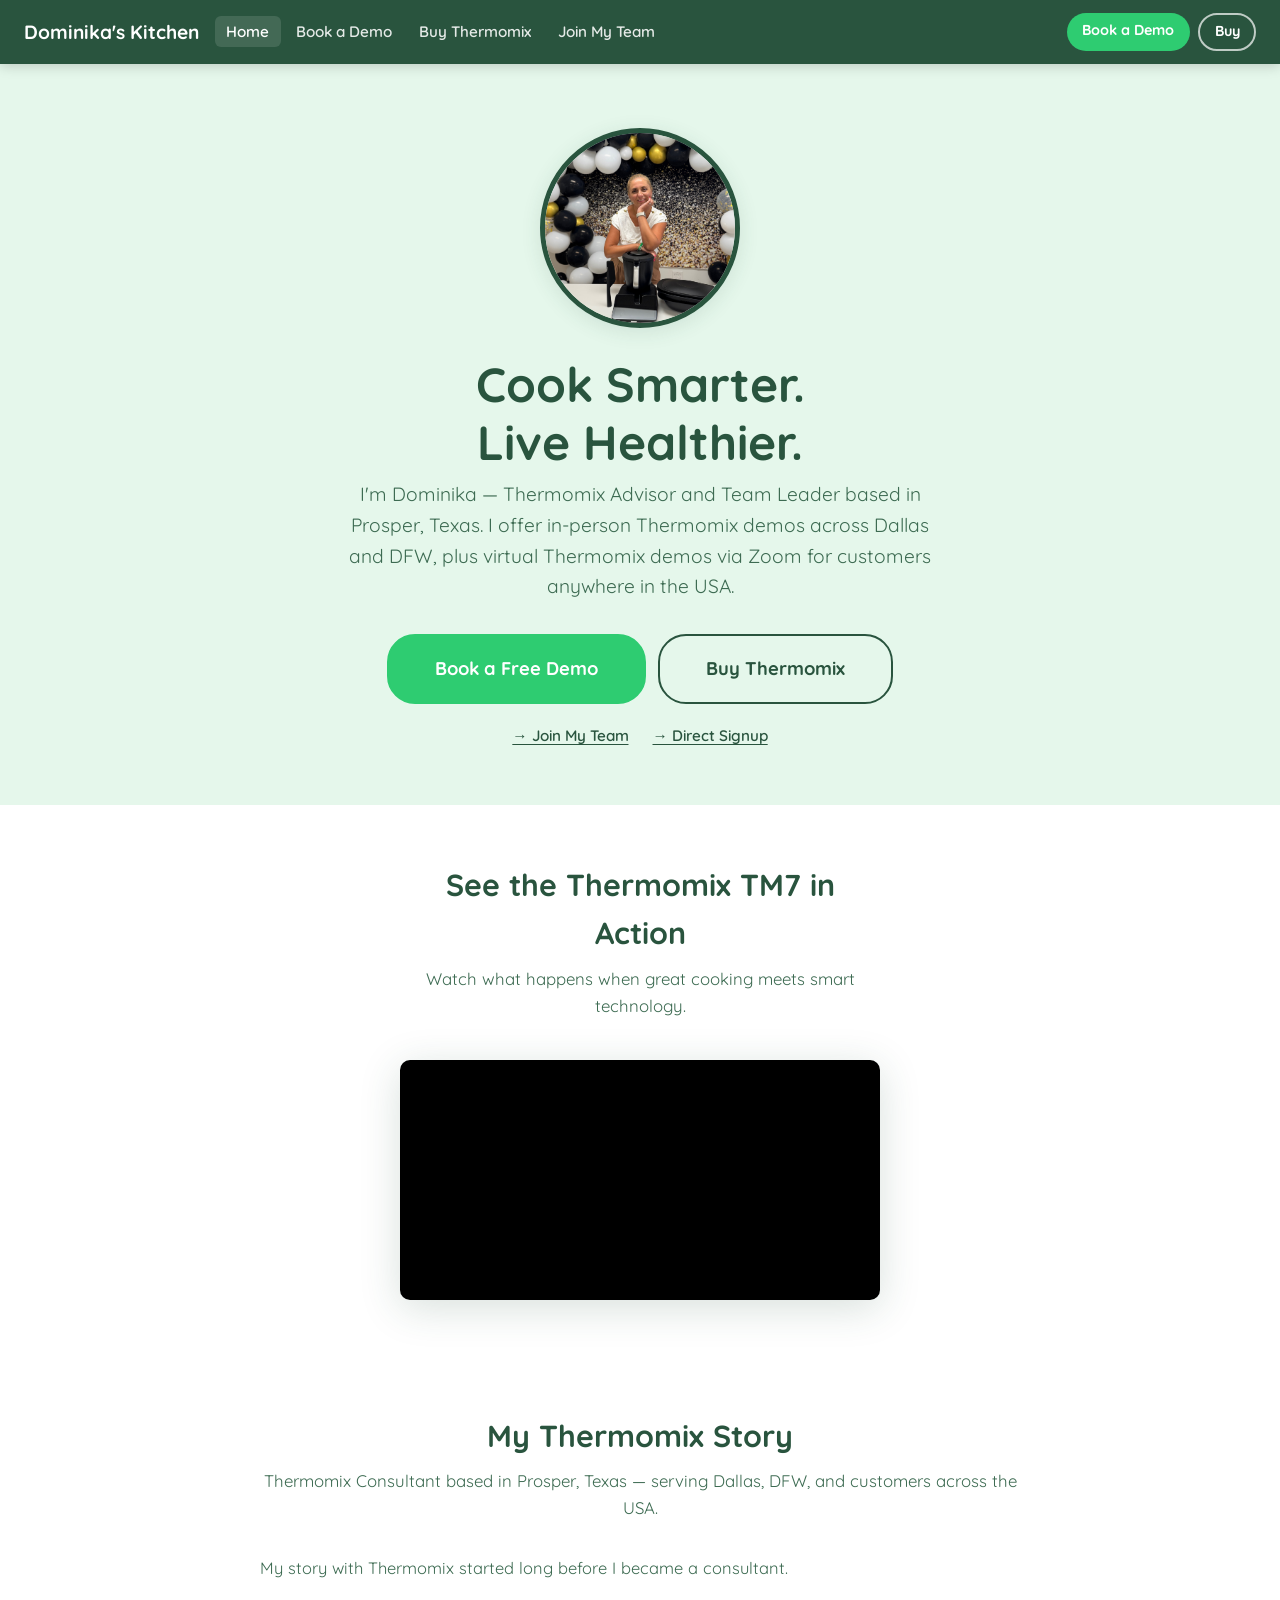
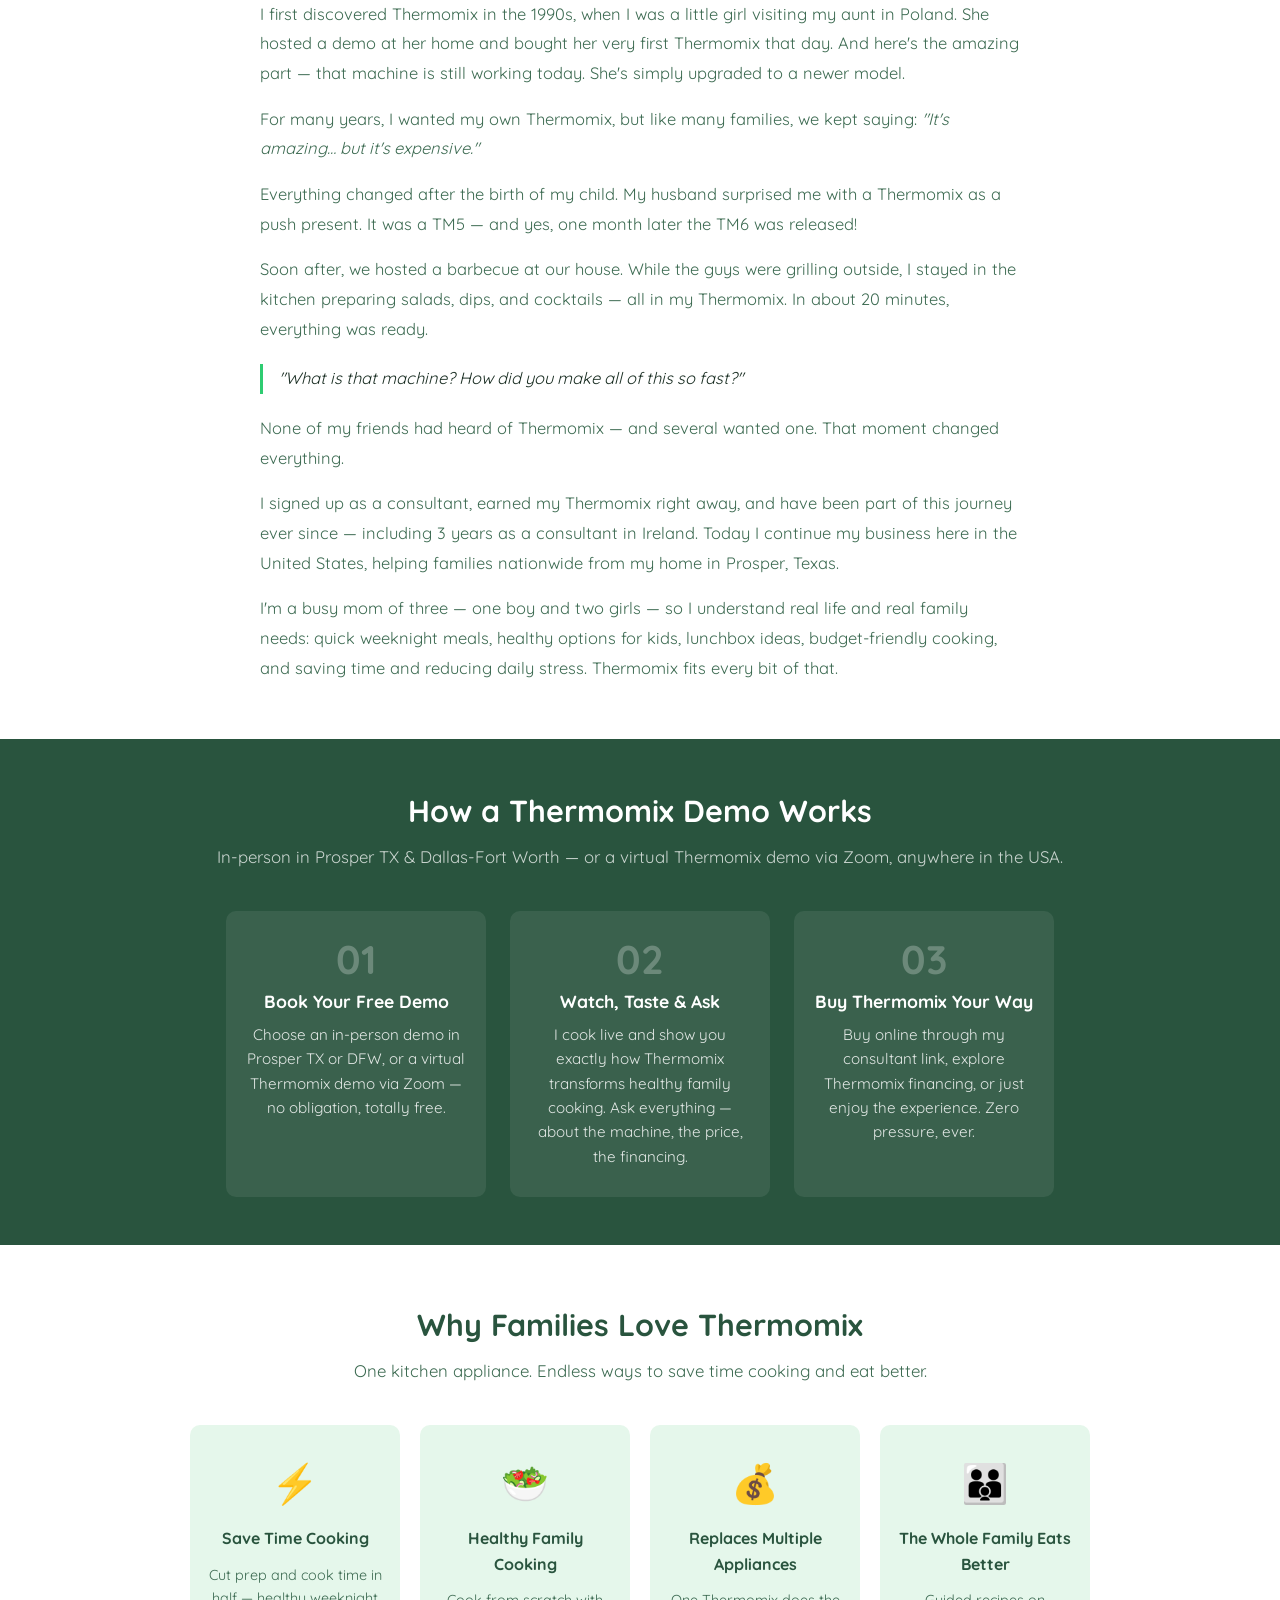
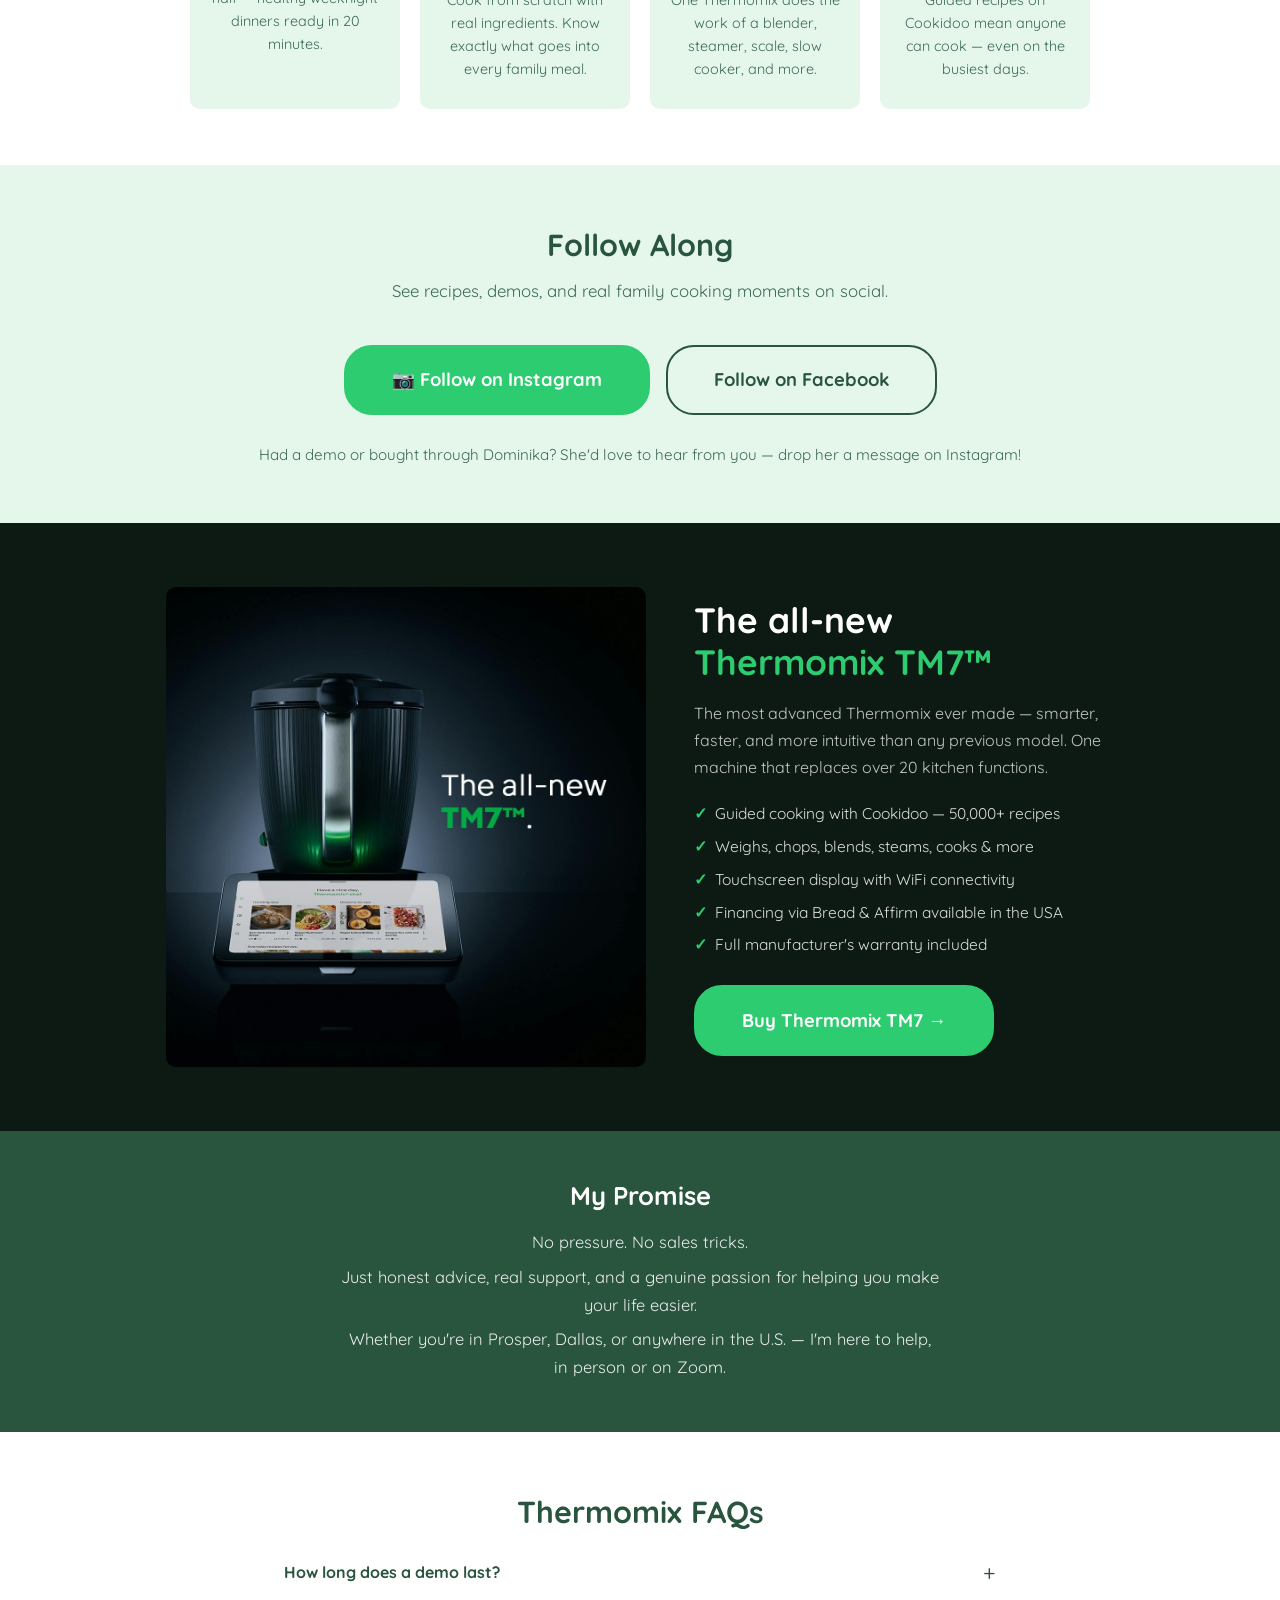
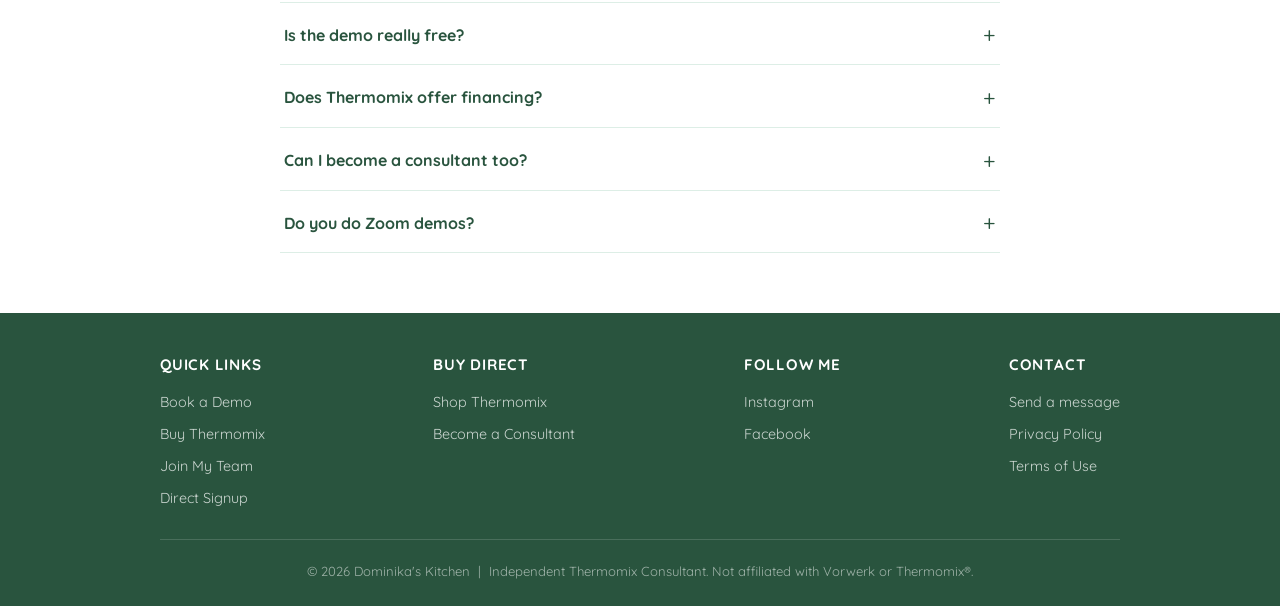
==== commit d0d4d526: "Content updates: form, thank-you, reviews, financing - book-demo: expand interest dropdown (save mon" ====
--- a/index.html
+++ b/index.html
@@ -196,27 +196,23 @@
     </div>
   </section>
 
-  <!-- ===== TESTIMONIALS ===== -->
+  <!-- ===== SOCIAL PROOF ===== -->
   <section class="testimonials-strip">
-    <h2 class="section-title">What People Are Saying</h2>
-    <p class="section-sub">Real families, real results.</p>
-    <div class="testimonials-grid">
-      <div class="testimonial-card">
-        <div class="testimonial-stars">&#9733;&#9733;&#9733;&#9733;&#9733;</div>
-        <blockquote>"Dominika's demo completely changed how I think about cooking. I bought the same day and haven't looked back!"</blockquote>
-        <div class="testimonial-author">— Sarah M., Plano TX</div>
-      </div>
-      <div class="testimonial-card">
-        <div class="testimonial-stars">&#9733;&#9733;&#9733;&#9733;&#9733;</div>
-        <blockquote>"The Zoom demo was so fun and informative. Dominika answered every question patiently. Couldn't recommend more."</blockquote>
-        <div class="testimonial-author">— Marcus &amp; Julie, Frisco TX</div>
-      </div>
-      <div class="testimonial-card">
-        <div class="testimonial-stars">&#9733;&#9733;&#9733;&#9733;&#9733;</div>
-        <blockquote>"I was skeptical about the price, but the financing made it easy. A year later it's the best purchase we've made."</blockquote>
-        <div class="testimonial-author">— Priya K., Irving TX</div>
-      </div>
-    </div>
+    <h2 class="section-title">Follow Along</h2>
+    <p class="section-sub">See recipes, demos, and real family cooking moments on social.</p>
+    <div style="display:flex;flex-wrap:wrap;gap:1rem;justify-content:center;margin-top:0.5rem;">
+      <a href="https://www.instagram.com/dominikas_kitchen?igsh=MXEwbjd0YnpvM283cw%3D%3D&utm_source=qr"
+         target="_blank" rel="noopener" class="btn btn-green btn-lg">
+        &#128247; Follow on Instagram
+      </a>
+      <a href="https://www.facebook.com/share/1LTe2RwdQE/?mibextid=wwXIfr"
+         target="_blank" rel="noopener" class="btn btn-green-outline btn-lg">
+        Follow on Facebook
+      </a>
+    </div>
+    <p style="margin-top:1.75rem;font-size:0.95rem;color:var(--text-mid);">
+      Had a demo or bought through Dominika? She'd love to hear from you — drop her a message on Instagram!
+    </p>
   </section>
 
   <!-- ===== TM7 PRODUCT SECTION ===== -->
@@ -231,7 +227,7 @@
         <li>Guided cooking with Cookidoo — 50,000+ recipes</li>
         <li>Weighs, chops, blends, steams, cooks &amp; more</li>
         <li>Touchscreen display with WiFi connectivity</li>
-        <li>Flexible Thermomix financing available in the USA</li>
+        <li>Financing via Bread &amp; Affirm available in the USA</li>
         <li>Full manufacturer's warranty included</li>
       </ul>
       <a href="buy.html" class="btn btn-green btn-lg">Buy Thermomix TM7 →</a>
@@ -268,7 +264,7 @@
       <details class="faq-item">
         <summary>Does Thermomix offer financing?</summary>
         <div class="faq-answer">
-          Yes! Thermomix offers flexible payment plans so you can spread the cost comfortably. Ask me during your demo or check the official shop for current options.
+          Yes! Thermomix partners with third-party financing providers <strong>Bread</strong> and <strong>Affirm</strong> to offer flexible payment plans, so you can spread the cost comfortably. Options are shown at checkout on the official Thermomix site — ask me during your demo and I'll walk you through it.
         </div>
       </details>
 
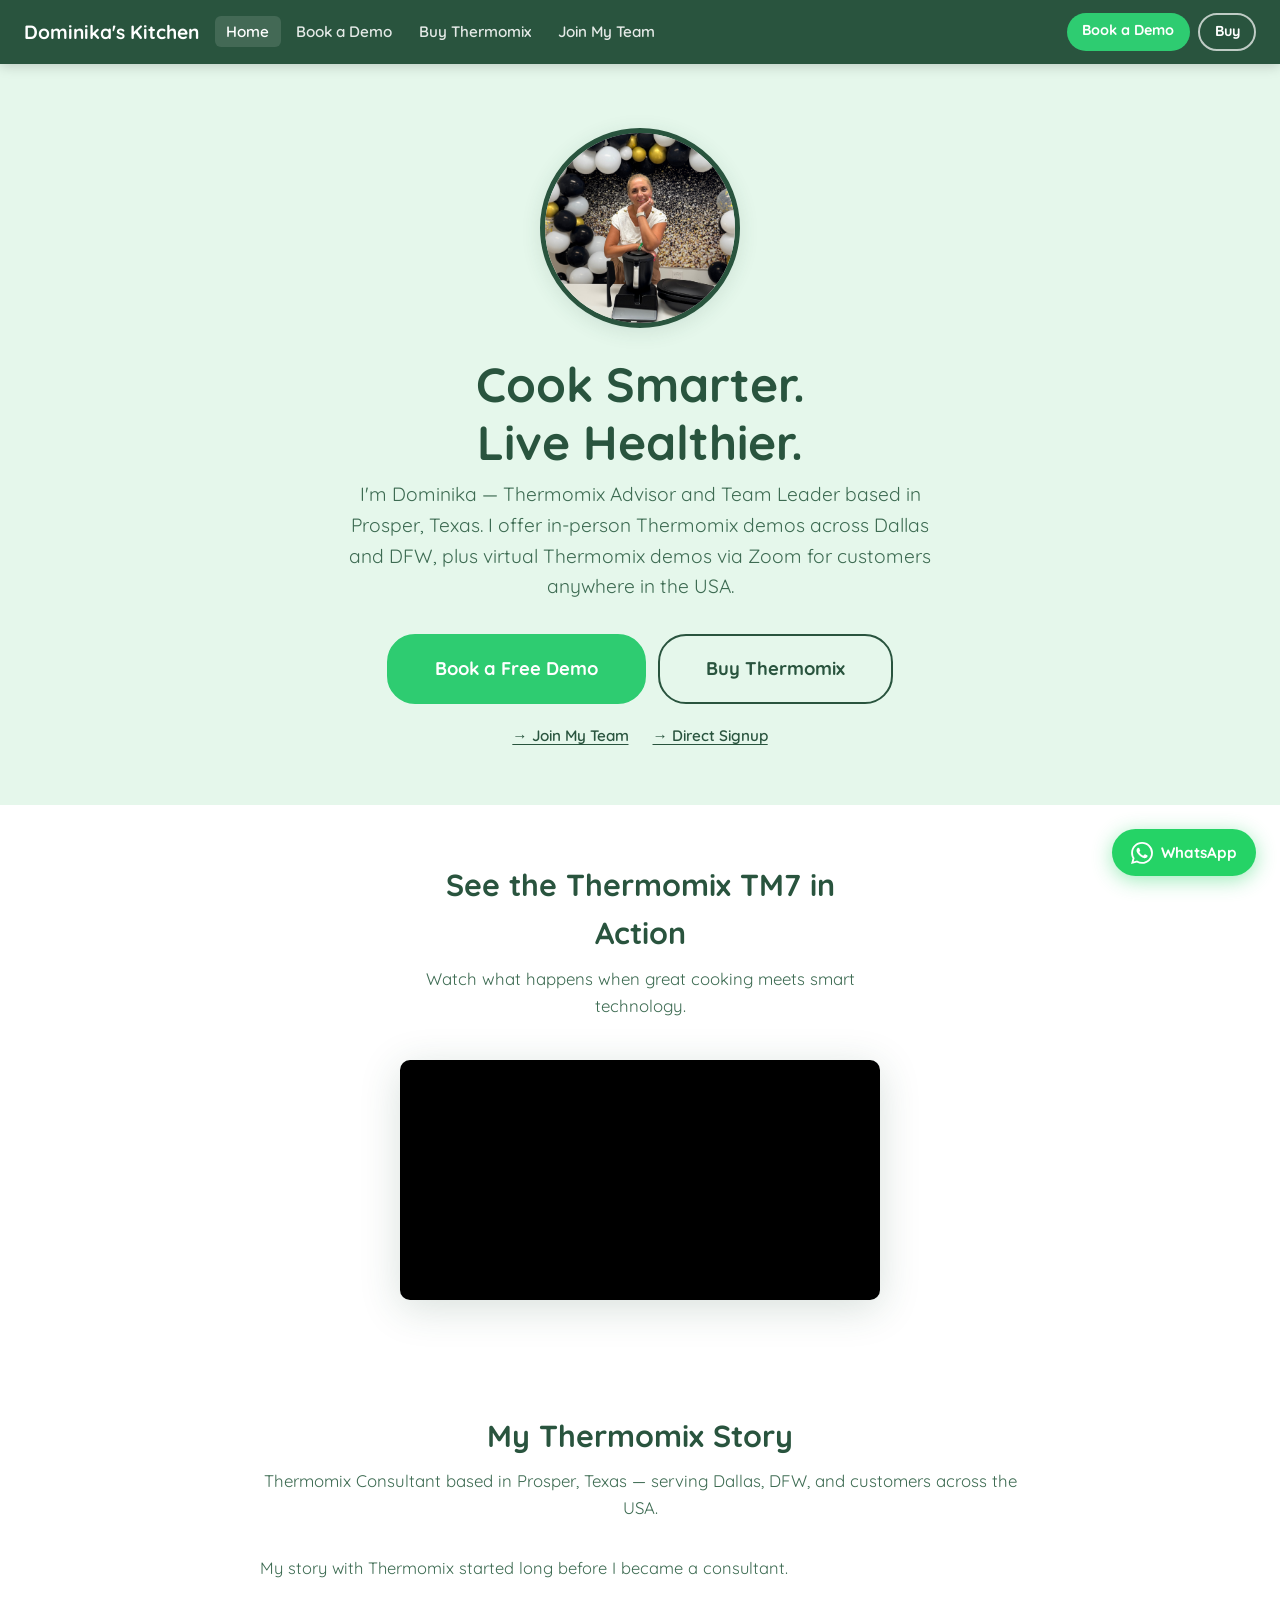
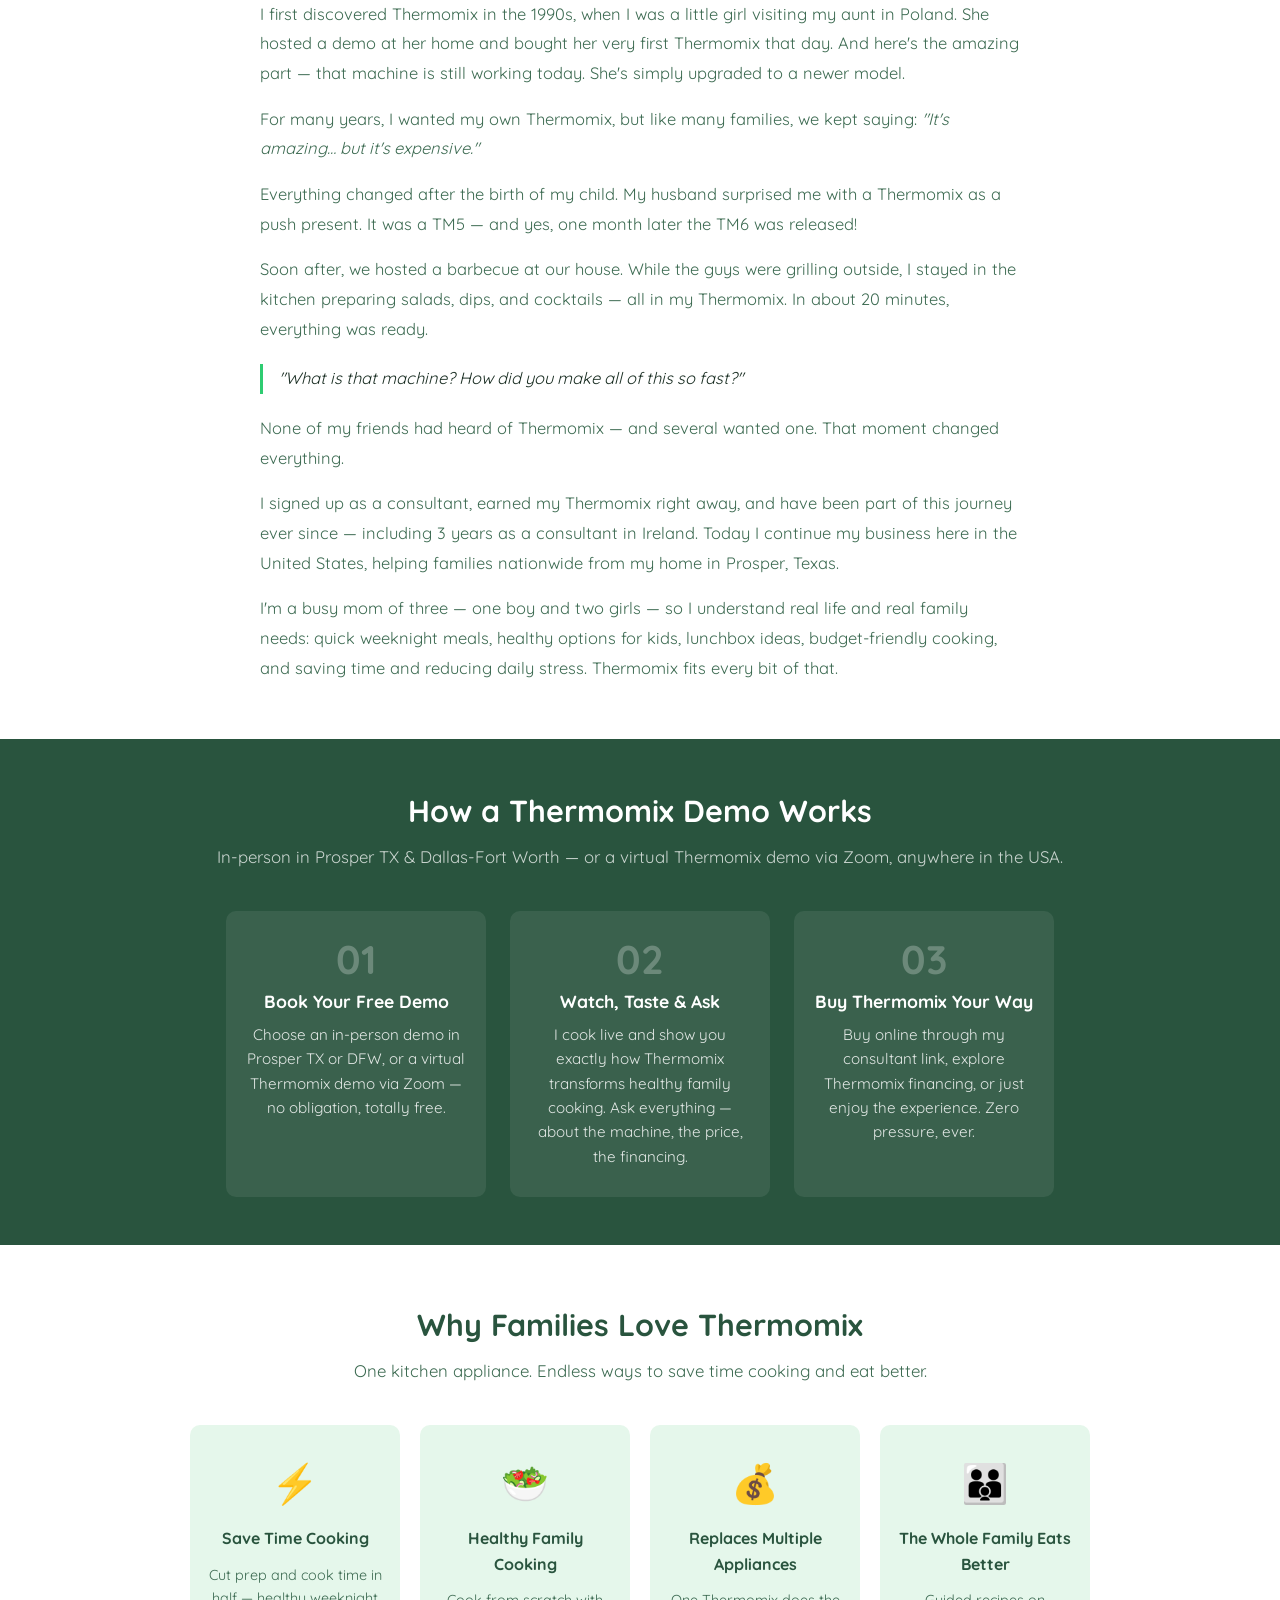
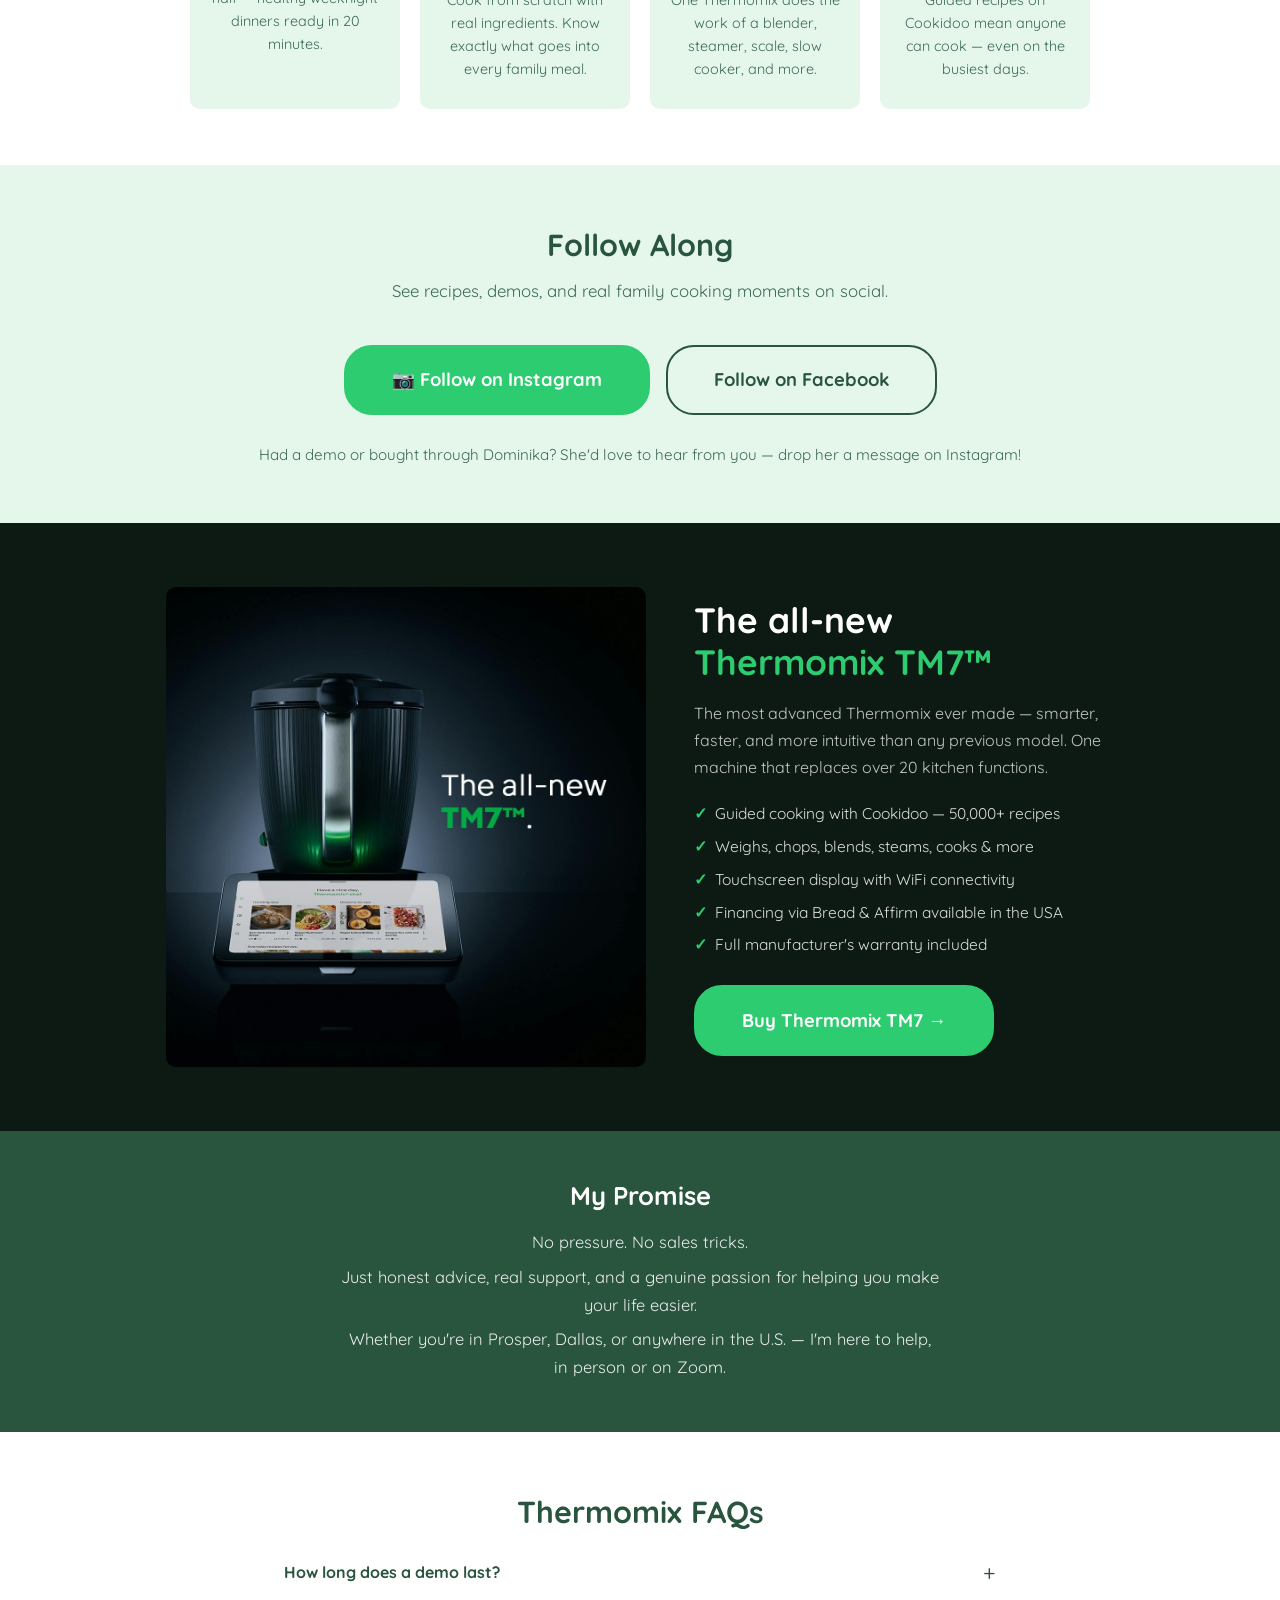
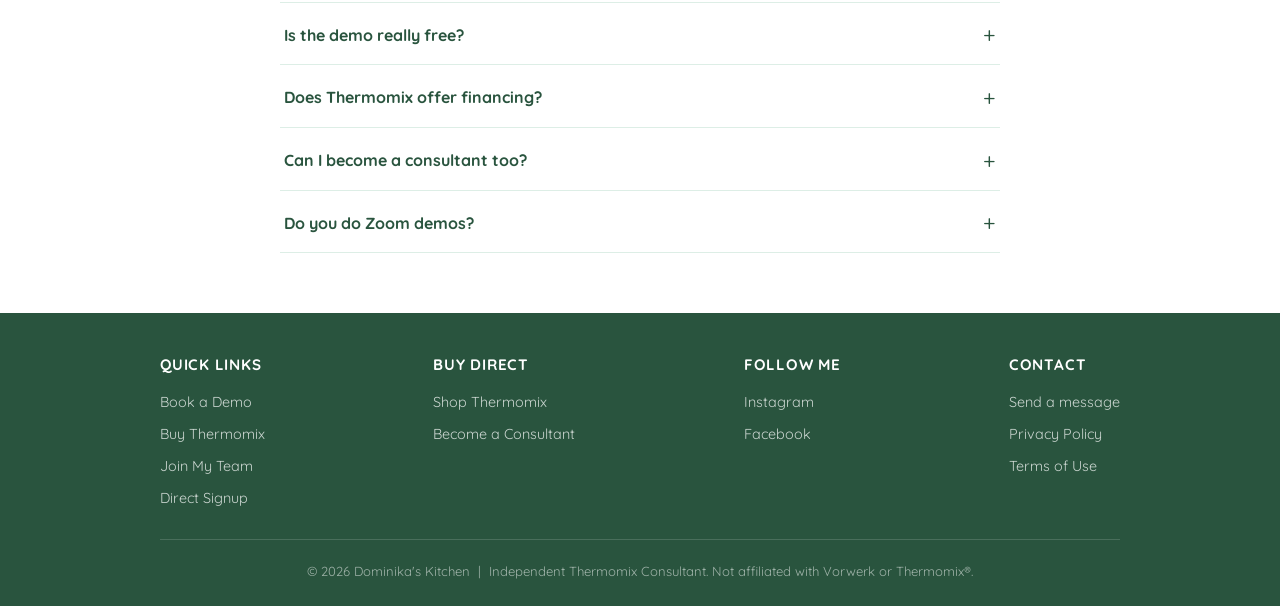
==== commit cb46700e: "Add floating WhatsApp button to all pages Fixed bottom-right button on every page linking to wa.me/1" ====
--- a/index.html
+++ b/index.html
@@ -325,5 +325,9 @@
     </div>
   </footer>
 
+  <a href="https://wa.me/19452746679" class="whatsapp-float" target="_blank" rel="noopener" aria-label="Chat with Dominika on WhatsApp">
+    <svg xmlns="http://www.w3.org/2000/svg" width="22" height="22" viewBox="0 0 24 24" fill="white"><path d="M17.472 14.382c-.297-.149-1.758-.867-2.03-.967-.273-.099-.471-.148-.67.15-.197.297-.767.966-.94 1.164-.173.199-.347.223-.644.075-.297-.15-1.255-.463-2.39-1.475-.883-.788-1.48-1.761-1.653-2.059-.173-.297-.018-.458.13-.606.134-.133.298-.347.446-.52.149-.174.198-.298.298-.497.099-.198.05-.371-.025-.52-.075-.149-.669-1.612-.916-2.207-.242-.579-.487-.5-.669-.51-.173-.008-.371-.01-.57-.01-.198 0-.52.074-.792.372-.272.297-1.04 1.016-1.04 2.479 0 1.462 1.065 2.875 1.213 3.074.149.198 2.096 3.2 5.077 4.487.709.306 1.262.489 1.694.625.712.227 1.36.195 1.871.118.571-.085 1.758-.719 2.006-1.413.248-.694.248-1.289.173-1.413-.074-.124-.272-.198-.57-.347m-5.421 7.403h-.004a9.87 9.87 0 01-5.031-1.378l-.361-.214-3.741.982.998-3.648-.235-.374a9.86 9.86 0 01-1.51-5.26c.001-5.45 4.436-9.884 9.888-9.884 2.64 0 5.122 1.03 6.988 2.898a9.825 9.825 0 012.893 6.994c-.003 5.45-4.437 9.884-9.885 9.884m8.413-18.297A11.815 11.815 0 0012.05 0C5.495 0 .16 5.335.157 11.892c0 2.096.547 4.142 1.588 5.945L.057 24l6.305-1.654a11.882 11.882 0 005.683 1.448h.005c6.554 0 11.89-5.335 11.893-11.893a11.821 11.821 0 00-3.48-8.413z"/></svg>
+    <span>WhatsApp</span>
+  </a>
 </body>
 </html>
--- a/styles.css
+++ b/styles.css
@@ -982,6 +982,45 @@
 }
 
 /* ============================================================
+   WHATSAPP FLOATING BUTTON
+   ============================================================ */
+.whatsapp-float {
+  position: fixed;
+  bottom: 1.5rem;
+  right: 1.5rem;
+  z-index: 1100;
+  background: #25D366;
+  color: #fff;
+  border-radius: 50px;
+  padding: 0.7rem 1.2rem;
+  display: flex;
+  align-items: center;
+  gap: 0.5rem;
+  font-family: inherit;
+  font-weight: 700;
+  font-size: 0.95rem;
+  text-decoration: none;
+  box-shadow: 0 4px 20px rgba(37, 211, 102, 0.45);
+  transition: transform 0.2s, box-shadow 0.2s;
+  white-space: nowrap;
+}
+
+.whatsapp-float:hover {
+  transform: translateY(-3px);
+  box-shadow: 0 8px 28px rgba(37, 211, 102, 0.55);
+  color: #fff;
+}
+
+.whatsapp-float svg {
+  flex-shrink: 0;
+}
+
+@media (max-width: 480px) {
+  .whatsapp-float span { display: none; }
+  .whatsapp-float { padding: 0.85rem; border-radius: 50%; }
+}
+
+/* ============================================================
    UTILITY
    ============================================================ */
 .text-center { text-align: center; }
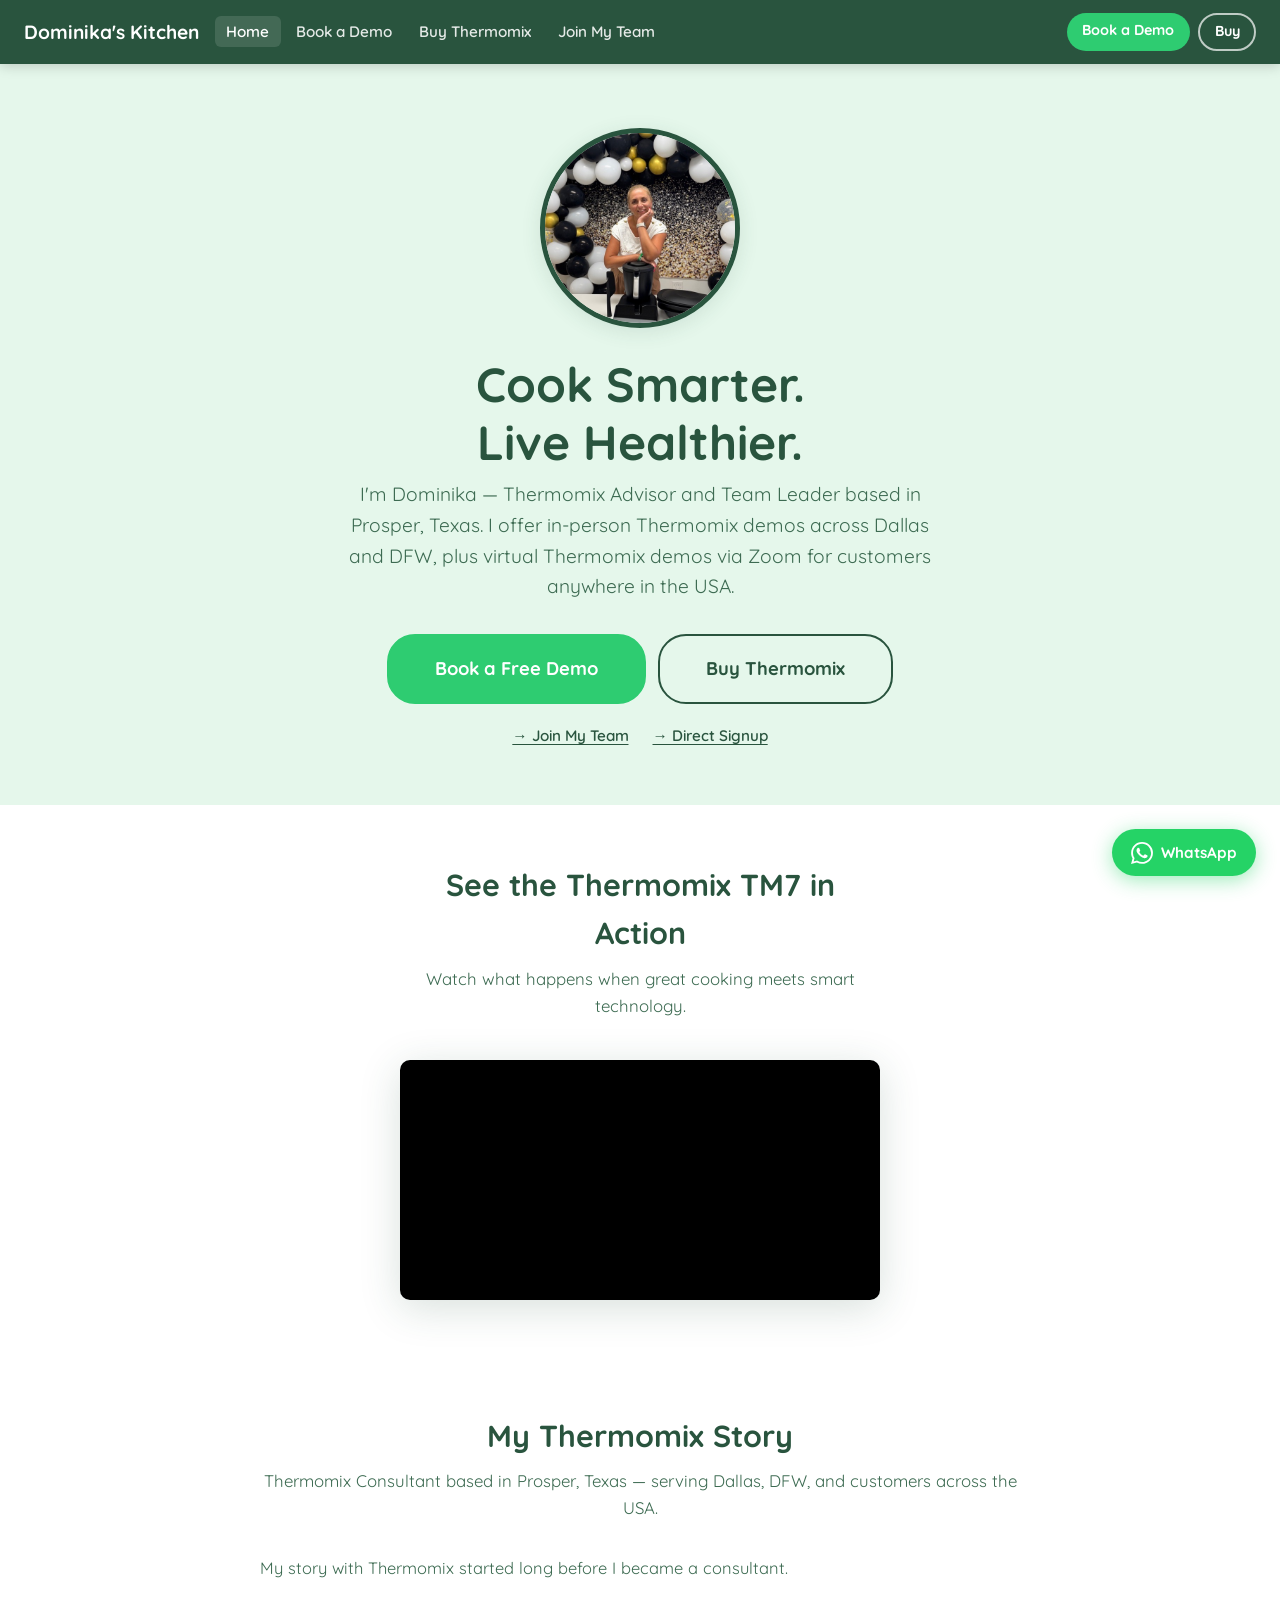
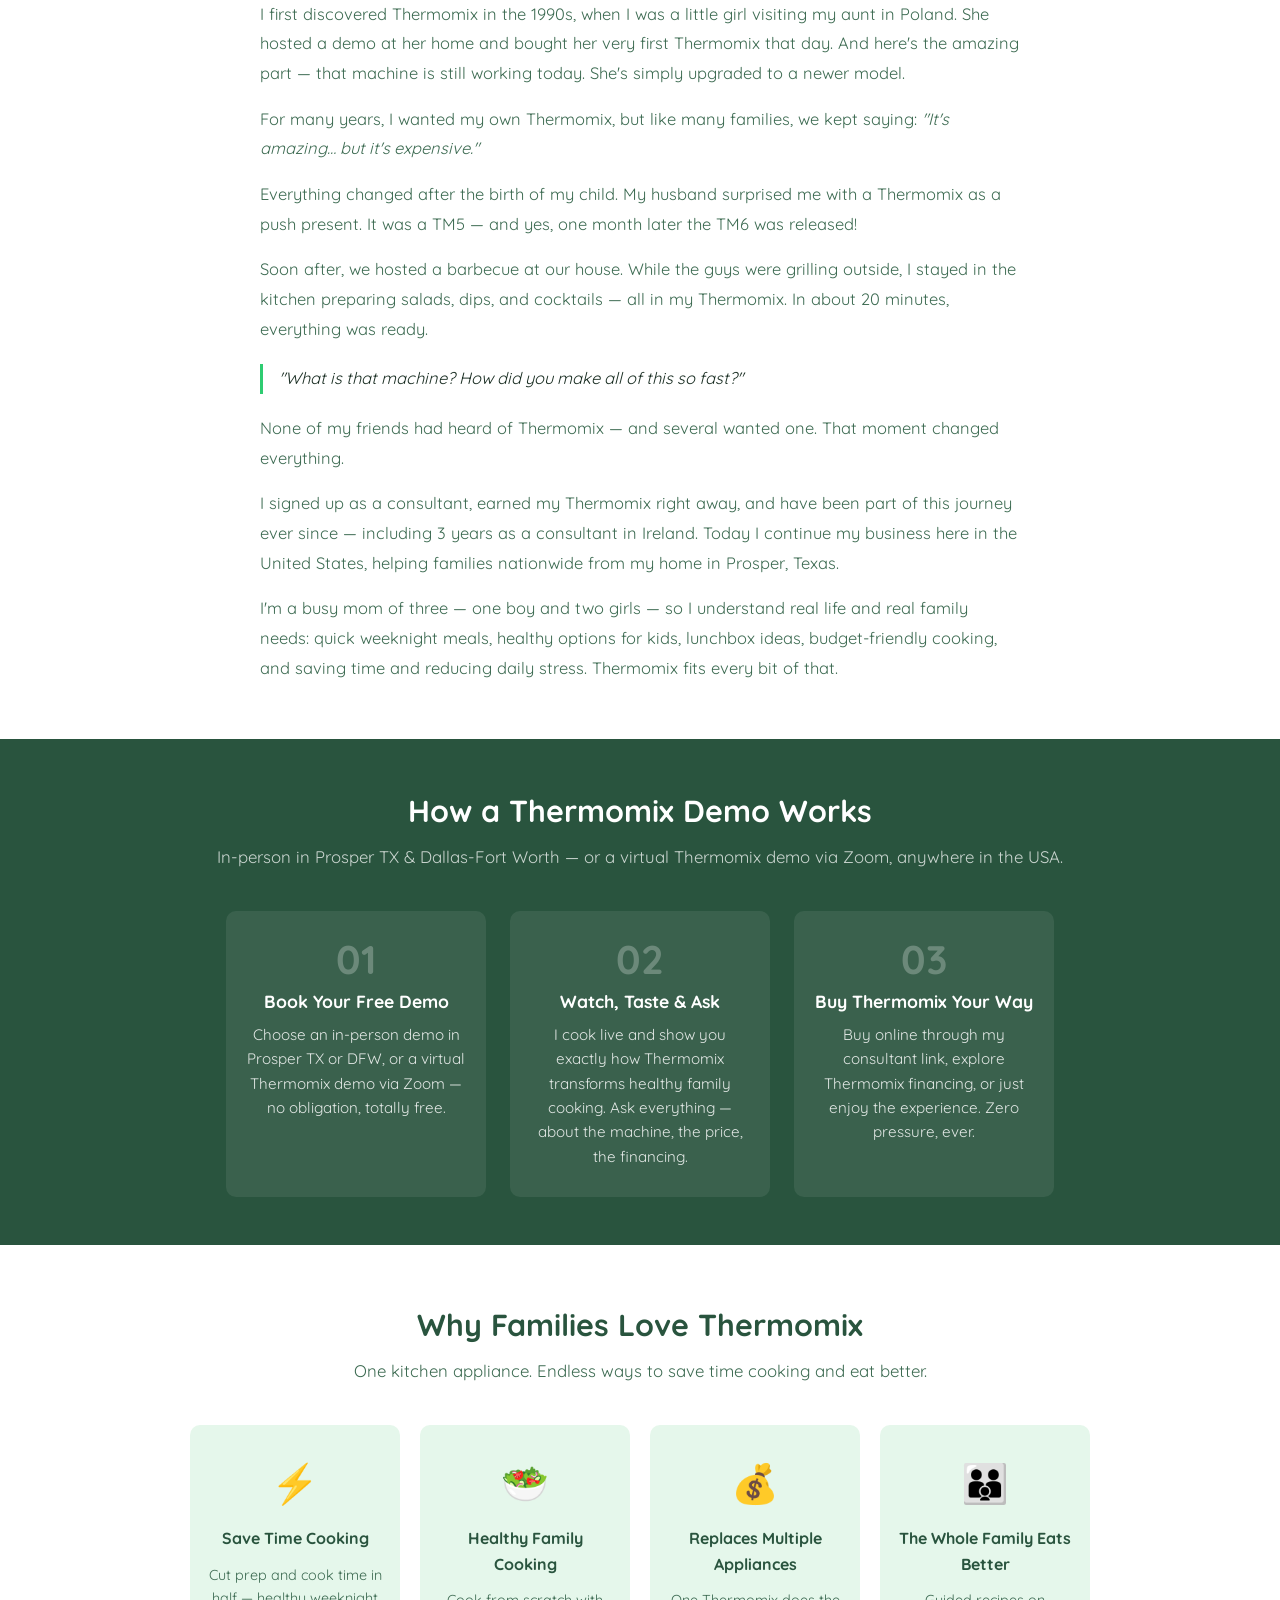
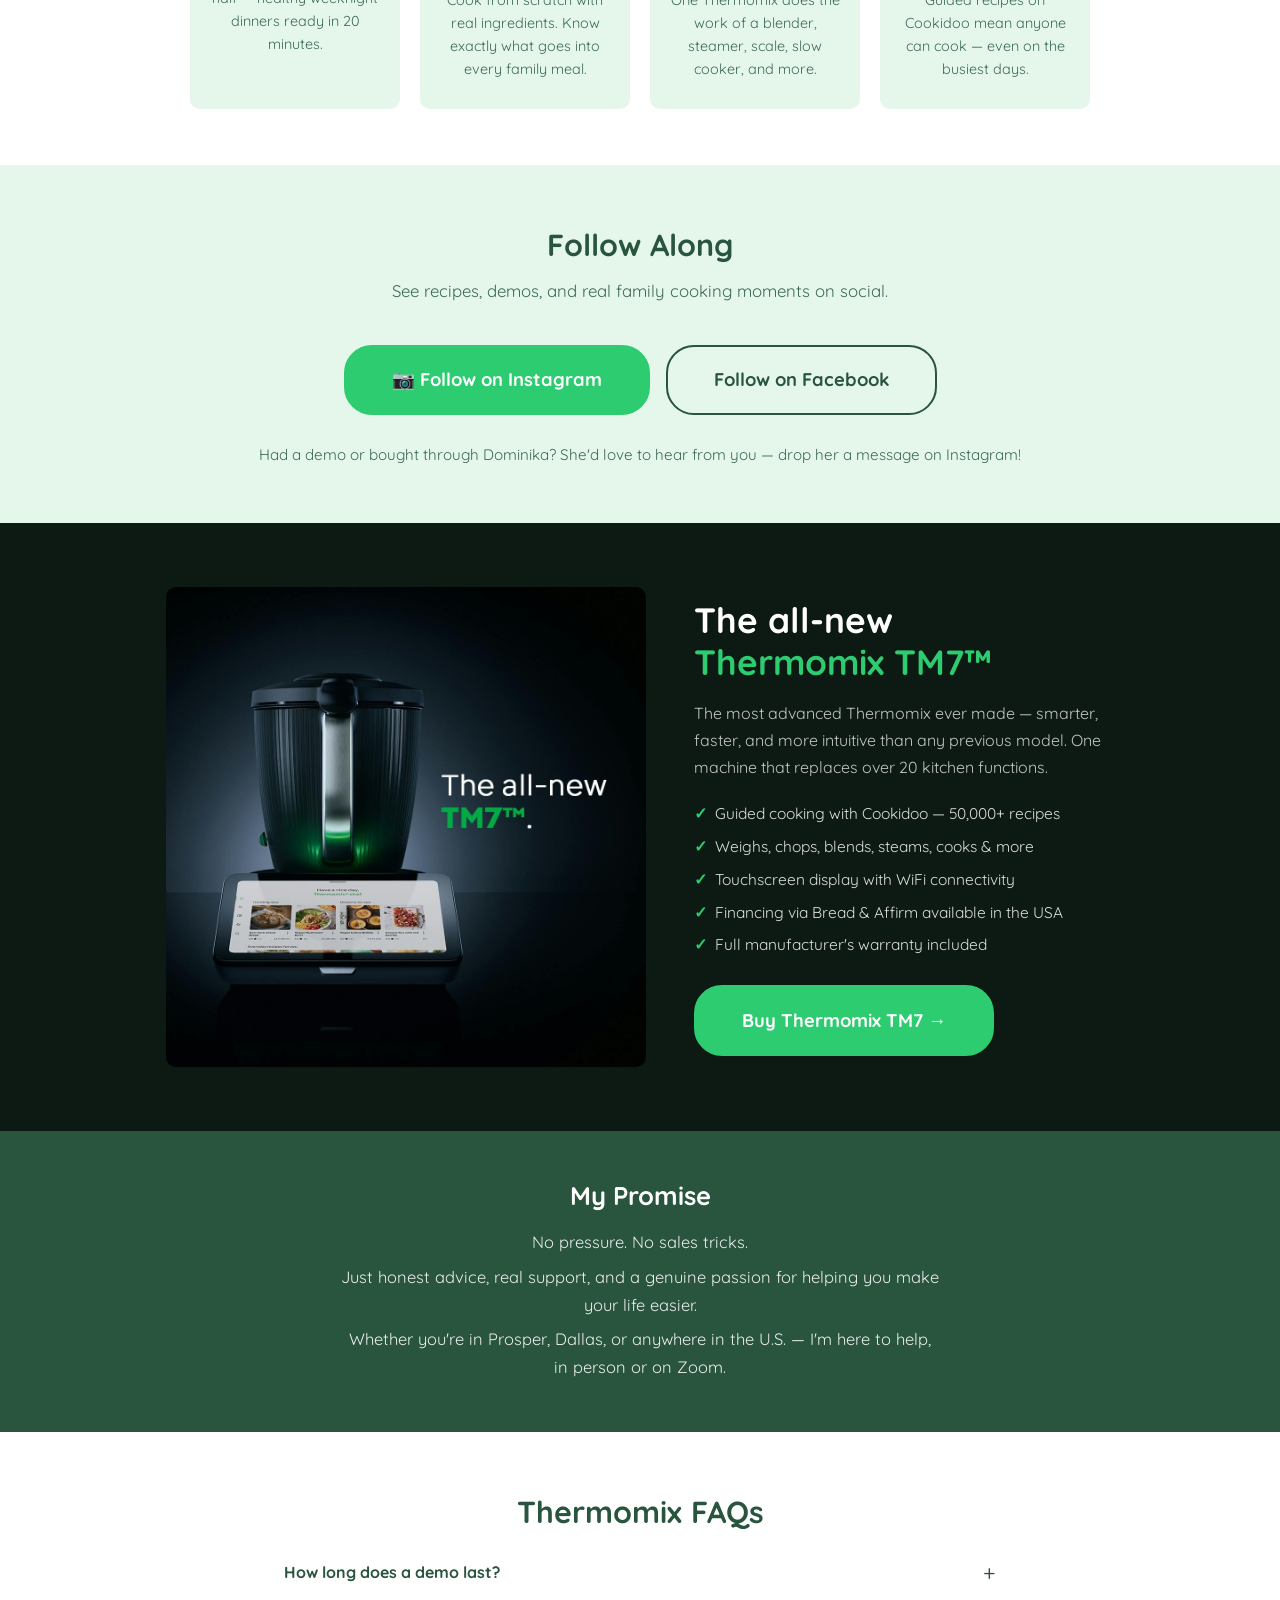
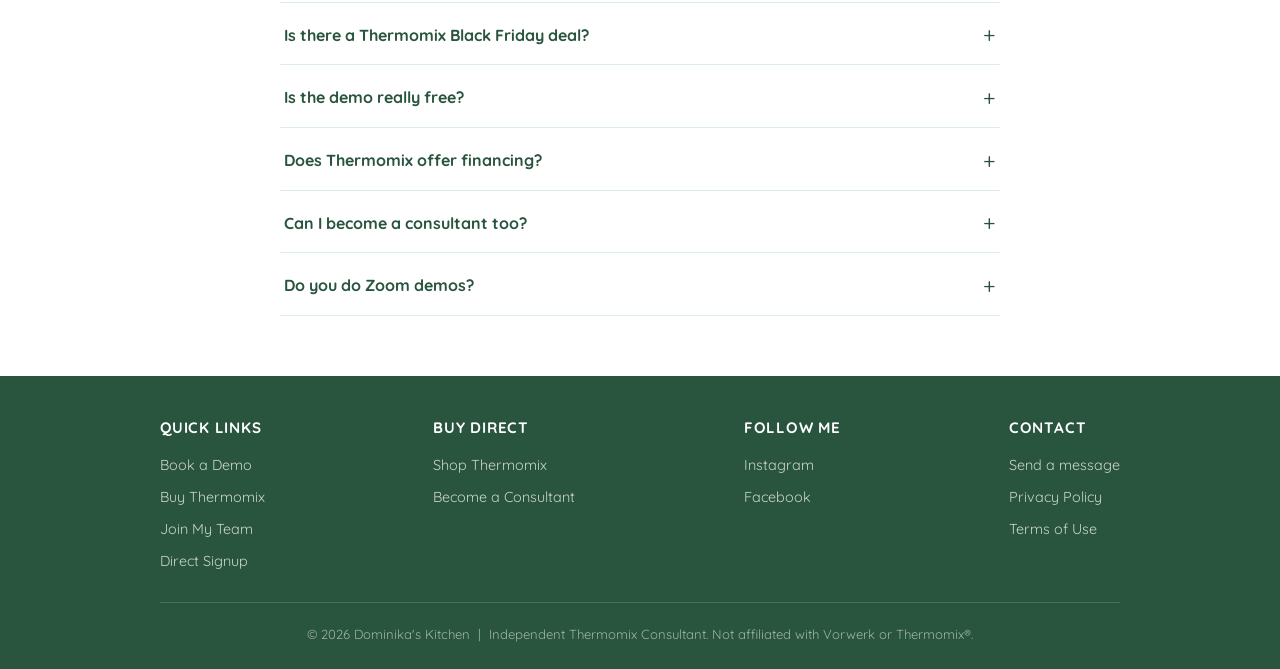
==== commit 38fcd26c: "Add November Black Friday offer and speed/SEO improvements - Site-wide offer bar (offer.js) that hid" ====
--- a/index.html
+++ b/index.html
@@ -5,14 +5,14 @@
   <meta name="viewport" content="width=device-width, initial-scale=1">
   <title>Thermomix Advisor in Prosper TX &amp; Dallas | Free Demo | Dominika's Kitchen</title>
   <meta name="description" content="Looking for a Thermomix demo near you? Book a free in-person or virtual Thermomix demo with Dominika — Thermomix consultant based in Prosper, TX, serving Dallas, DFW, and all of the USA via Zoom.">
-  <link rel="canonical" href="https://domculliton.github.io/">
+  <link rel="canonical" href="https://dominikas-kitchen.com/">
 
   <!-- Open Graph -->
   <meta property="og:type" content="website">
-  <meta property="og:url" content="https://domculliton.github.io/">
+  <meta property="og:url" content="https://dominikas-kitchen.com/">
   <meta property="og:title" content="Dominika's Kitchen | Thermomix Advisor in Prosper TX &amp; DFW">
   <meta property="og:description" content="Book a free Thermomix TM7 demo with Dominika — healthy cooking, family dinners, and kitchen appliance expert. Serving Prosper, Dallas, DFW, and nationwide via Zoom.">
-  <meta property="og:image" content="https://domculliton.github.io/img1.jpg">
+  <meta property="og:image" content="https://dominikas-kitchen.com/img1.jpg">
   <meta property="og:site_name" content="Dominika's Kitchen">
   <meta property="og:locale" content="en_US">
 
@@ -20,7 +20,7 @@
   <meta name="twitter:card" content="summary_large_image">
   <meta name="twitter:title" content="Dominika's Kitchen | Thermomix Advisor Prosper TX &amp; DFW">
   <meta name="twitter:description" content="Book a free Thermomix TM7 demo with Dominika — healthy cooking, family dinners, and kitchen appliance expert in Dallas-Fort Worth.">
-  <meta name="twitter:image" content="https://domculliton.github.io/img1.jpg">
+  <meta name="twitter:image" content="https://dominikas-kitchen.com/img1.jpg">
 
   <!-- Structured Data -->
   <script type="application/ld+json">
@@ -31,8 +31,8 @@
         "@type": "LocalBusiness",
         "name": "Dominika's Kitchen",
         "description": "Independent Thermomix Advisor and Team Leader offering free TM7 and TM6 cooking demos, healthy family recipes, Thermomix sales, and consultant training in Prosper TX, Dallas-Fort Worth, and nationwide via Zoom.",
-        "url": "https://domculliton.github.io/",
-        "image": "https://domculliton.github.io/img1.jpg",
+        "url": "https://dominikas-kitchen.com/",
+        "image": "https://dominikas-kitchen.com/img1.jpg",
         "address": {
           "@type": "PostalAddress",
           "addressLocality": "Prosper",
@@ -61,7 +61,7 @@
           "addressRegion": "TX",
           "addressCountry": "US"
         },
-        "url": "https://domculliton.github.io/",
+        "url": "https://dominikas-kitchen.com/",
         "sameAs": [
           "https://www.instagram.com/dominikas_kitchen",
           "https://www.facebook.com/share/1LTe2RwdQE/"
@@ -75,6 +75,15 @@
   <link rel="preconnect" href="https://fonts.gstatic.com" crossorigin>
   <link href="https://fonts.googleapis.com/css2?family=Quicksand:wght@400;500;600;700&display=swap" rel="stylesheet">
   <link rel="stylesheet" href="styles.css">
+
+  <!-- Google tag (gtag.js) -->
+  <script async src="https://www.googletagmanager.com/gtag/js?id=G-20V0VRV7GB"></script>
+  <script>
+    window.dataLayer = window.dataLayer || [];
+    function gtag(){dataLayer.push(arguments);}
+    gtag('js', new Date());
+    gtag('config', 'G-20V0VRV7GB');
+  </script>
 </head>
 <body>
 
@@ -101,7 +110,7 @@
 
   <!-- ===== HERO ===== -->
   <section class="hero">
-    <img src="img1.jpg" alt="Dominika Culliton — Thermomix Team Leader and Advisor in Prosper, TX serving DFW and the United States" class="hero-img-round">
+    <img src="hero.jpg" width="180" height="180" fetchpriority="high" alt="Dominika Culliton — Thermomix Team Leader and Advisor in Prosper, TX serving DFW and the United States" class="hero-img-round">
     <h1>Cook Smarter.<br>Live Healthier.</h1>
     <p class="hero-sub">I'm Dominika — Thermomix Advisor and Team Leader based in Prosper, Texas. I offer in-person Thermomix demos across Dallas and DFW, plus virtual Thermomix demos via Zoom for customers anywhere in the USA.</p>
     <div class="hero-btns">
@@ -114,12 +123,29 @@
     </div>
   </section>
 
+  <!-- ===== NOVEMBER OFFER (hidden automatically by offer.js after Nov 30) ===== -->
+  <section class="offer-section" id="november-offer" data-offer="nov-2026">
+    <p class="offer-eyebrow">Black Friday Deal &middot; November 1&ndash;30, 2026</p>
+    <h2>Get a 2nd Mixing Bowl for Just $100 &mdash; Save $199</h2>
+    <p>Order a Thermomix&reg; TM7&trade; ($1,699) this November and add a second Mixing Bowl for only $100 more. Cook two dishes back-to-back without washing up in between &mdash; perfect for holiday hosting.</p>
+    <ul class="offer-points">
+      <li>&#10003; 2nd TM7 Mixing Bowl for $100 (normally $299)</li>
+      <li>&#10003; 0% APR financing on 3, 6, 12 &amp; 18-month plans*</li>
+      <li>&#10003; Personal onboarding &amp; support from Dominika</li>
+    </ul>
+    <div class="hero-btns">
+      <a href="https://shop.thermomix.com/consultant/104720" target="_blank" rel="noopener" class="btn btn-green btn-lg">Claim the Offer &#8594;</a>
+      <a href="book-demo.html" class="btn btn-green-outline btn-lg">Book a Demo First</a>
+    </div>
+    <p class="offer-terms">Offer valid Nov 1, 2026 6:00am PT &ndash; Nov 30, 2026 11:59pm PT or while supplies last. Cannot be combined with other promotions. *0% APR for those who qualify, subject to credit approval. Full terms on thermomix.com.</p>
+  </section>
+
   <!-- ===== VIDEO ===== -->
   <section class="video-strip">
     <div class="video-wrap">
       <h2 class="section-title">See the Thermomix TM7 in Action</h2>
       <p class="section-sub">Watch what happens when great cooking meets smart technology.</p>
-      <video class="video-player" autoplay muted loop playsinline>
+      <video class="video-player" autoplay muted loop playsinline preload="metadata">
         <source src="demo-video.mp4" type="video/mp4">
         Your browser doesn't support video playback.
       </video>
@@ -255,6 +281,13 @@
       </details>
 
       <details class="faq-item">
+        <summary>Is there a Thermomix Black Friday deal?</summary>
+        <div class="faq-answer">
+          Yes! From November 1&ndash;30, 2026, when you order a Thermomix TM7 you can add a second Mixing Bowl for just $100 (a $199 saving), plus 0% APR financing for up to 18 months for those who qualify. <a href="buy.html#november-offer" style="color:var(--green-dark);font-weight:600;">See the November offer</a>.
+        </div>
+      </details>
+
+      <details class="faq-item">
         <summary>Is the demo really free?</summary>
         <div class="faq-answer">
           Absolutely. There is zero cost and zero obligation. I love showing off Thermomix — whether you buy or not, I hope you leave inspired!
@@ -264,7 +297,7 @@
       <details class="faq-item">
         <summary>Does Thermomix offer financing?</summary>
         <div class="faq-answer">
-          Yes! Thermomix partners with third-party financing providers <strong>Bread</strong> and <strong>Affirm</strong> to offer flexible payment plans, so you can spread the cost comfortably. Options are shown at checkout on the official Thermomix site — ask me during your demo and I'll walk you through it.
+          Yes! Thermomix partners with third-party financing providers <strong>Bread</strong> and <strong>Affirm</strong> to offer flexible payment plans, so you can spread the cost comfortably. Options are shown at checkout on the official Thermomix site. <strong>Through November 30, 2026, 0% APR is available on 3, 6, 12 and 18-month plans</strong> for those who qualify. Ask me during your demo and I'll walk you through it.
         </div>
       </details>
 
@@ -329,5 +362,6 @@
     <svg xmlns="http://www.w3.org/2000/svg" width="22" height="22" viewBox="0 0 24 24" fill="white"><path d="M17.472 14.382c-.297-.149-1.758-.867-2.03-.967-.273-.099-.471-.148-.67.15-.197.297-.767.966-.94 1.164-.173.199-.347.223-.644.075-.297-.15-1.255-.463-2.39-1.475-.883-.788-1.48-1.761-1.653-2.059-.173-.297-.018-.458.13-.606.134-.133.298-.347.446-.52.149-.174.198-.298.298-.497.099-.198.05-.371-.025-.52-.075-.149-.669-1.612-.916-2.207-.242-.579-.487-.5-.669-.51-.173-.008-.371-.01-.57-.01-.198 0-.52.074-.792.372-.272.297-1.04 1.016-1.04 2.479 0 1.462 1.065 2.875 1.213 3.074.149.198 2.096 3.2 5.077 4.487.709.306 1.262.489 1.694.625.712.227 1.36.195 1.871.118.571-.085 1.758-.719 2.006-1.413.248-.694.248-1.289.173-1.413-.074-.124-.272-.198-.57-.347m-5.421 7.403h-.004a9.87 9.87 0 01-5.031-1.378l-.361-.214-3.741.982.998-3.648-.235-.374a9.86 9.86 0 01-1.51-5.26c.001-5.45 4.436-9.884 9.888-9.884 2.64 0 5.122 1.03 6.988 2.898a9.825 9.825 0 012.893 6.994c-.003 5.45-4.437 9.884-9.885 9.884m8.413-18.297A11.815 11.815 0 0012.05 0C5.495 0 .16 5.335.157 11.892c0 2.096.547 4.142 1.588 5.945L.057 24l6.305-1.654a11.882 11.882 0 005.683 1.448h.005c6.554 0 11.89-5.335 11.893-11.893a11.821 11.821 0 00-3.48-8.413z"/></svg>
     <span>WhatsApp</span>
   </a>
+  <script src="offer.js" defer></script>
 </body>
 </html>
--- a/styles.css
+++ b/styles.css
@@ -2,7 +2,7 @@
    Dominika's Kitchen — Shared Stylesheet
    ============================================================ */
 
-@import url('https://fonts.googleapis.com/css2?family=Quicksand:wght@400;500;600;700&display=swap');
+/* Font is loaded via <link> in each page's <head> (faster than @import) */
 
 /* --- CSS Variables --- */
 :root {
@@ -1028,3 +1028,79 @@
 .mt-2 { margin-top: 2rem; }
 .mb-2 { margin-bottom: 2rem; }
 .spacer { height: 2rem; }
+
+/* ============================================================
+   MONTHLY OFFER (bar injected by offer.js + on-page sections)
+   ============================================================ */
+.offer-bar {
+  background: #f6c945;
+  color: var(--text-dark);
+  text-align: center;
+  font-size: 0.92rem;
+  padding: 0.55rem 1rem;
+  line-height: 1.4;
+}
+.offer-bar a {
+  font-weight: 700;
+  text-decoration: underline;
+  white-space: nowrap;
+}
+
+.offer-section {
+  background: var(--green-light);
+  border-top: 4px solid #f6c945;
+  border-bottom: 4px solid #f6c945;
+  padding: 3rem 1.5rem;
+  text-align: center;
+}
+.offer-section[hidden], .offer-inline[hidden] { display: none; }
+.offer-eyebrow {
+  display: inline-block;
+  background: #f6c945;
+  color: var(--text-dark);
+  font-weight: 700;
+  font-size: 0.85rem;
+  letter-spacing: 0.03em;
+  text-transform: uppercase;
+  padding: 0.3em 0.9em;
+  border-radius: 999px;
+  margin-bottom: 1rem;
+}
+.offer-section h2 {
+  font-size: clamp(1.5rem, 4vw, 2.2rem);
+  color: var(--green-dark);
+  margin-bottom: 0.75rem;
+}
+.offer-section > p {
+  max-width: 640px;
+  margin: 0 auto 1.25rem;
+  color: var(--text-mid);
+}
+.offer-points {
+  list-style: none;
+  display: inline-block;
+  text-align: left;
+  margin: 0 auto 1.5rem;
+  font-weight: 600;
+  color: var(--green-dark);
+}
+.offer-points li { margin: 0.3rem 0; }
+.offer-section .offer-terms {
+  font-size: 0.78rem;
+  color: #666;
+  margin-top: 1.25rem;
+}
+
+.offer-inline {
+  max-width: 640px;
+  margin: 1.5rem auto 0;
+  padding: 0.85rem 1.1rem;
+  background: #fff8dc;
+  border-left: 4px solid #f6c945;
+  border-radius: var(--radius);
+  font-size: 0.95rem;
+}
+.offer-inline a { font-weight: 700; text-decoration: underline; }
+@media (max-width: 680px) {
+  .offer-inline { margin-left: 16px; margin-right: 16px; }
+}
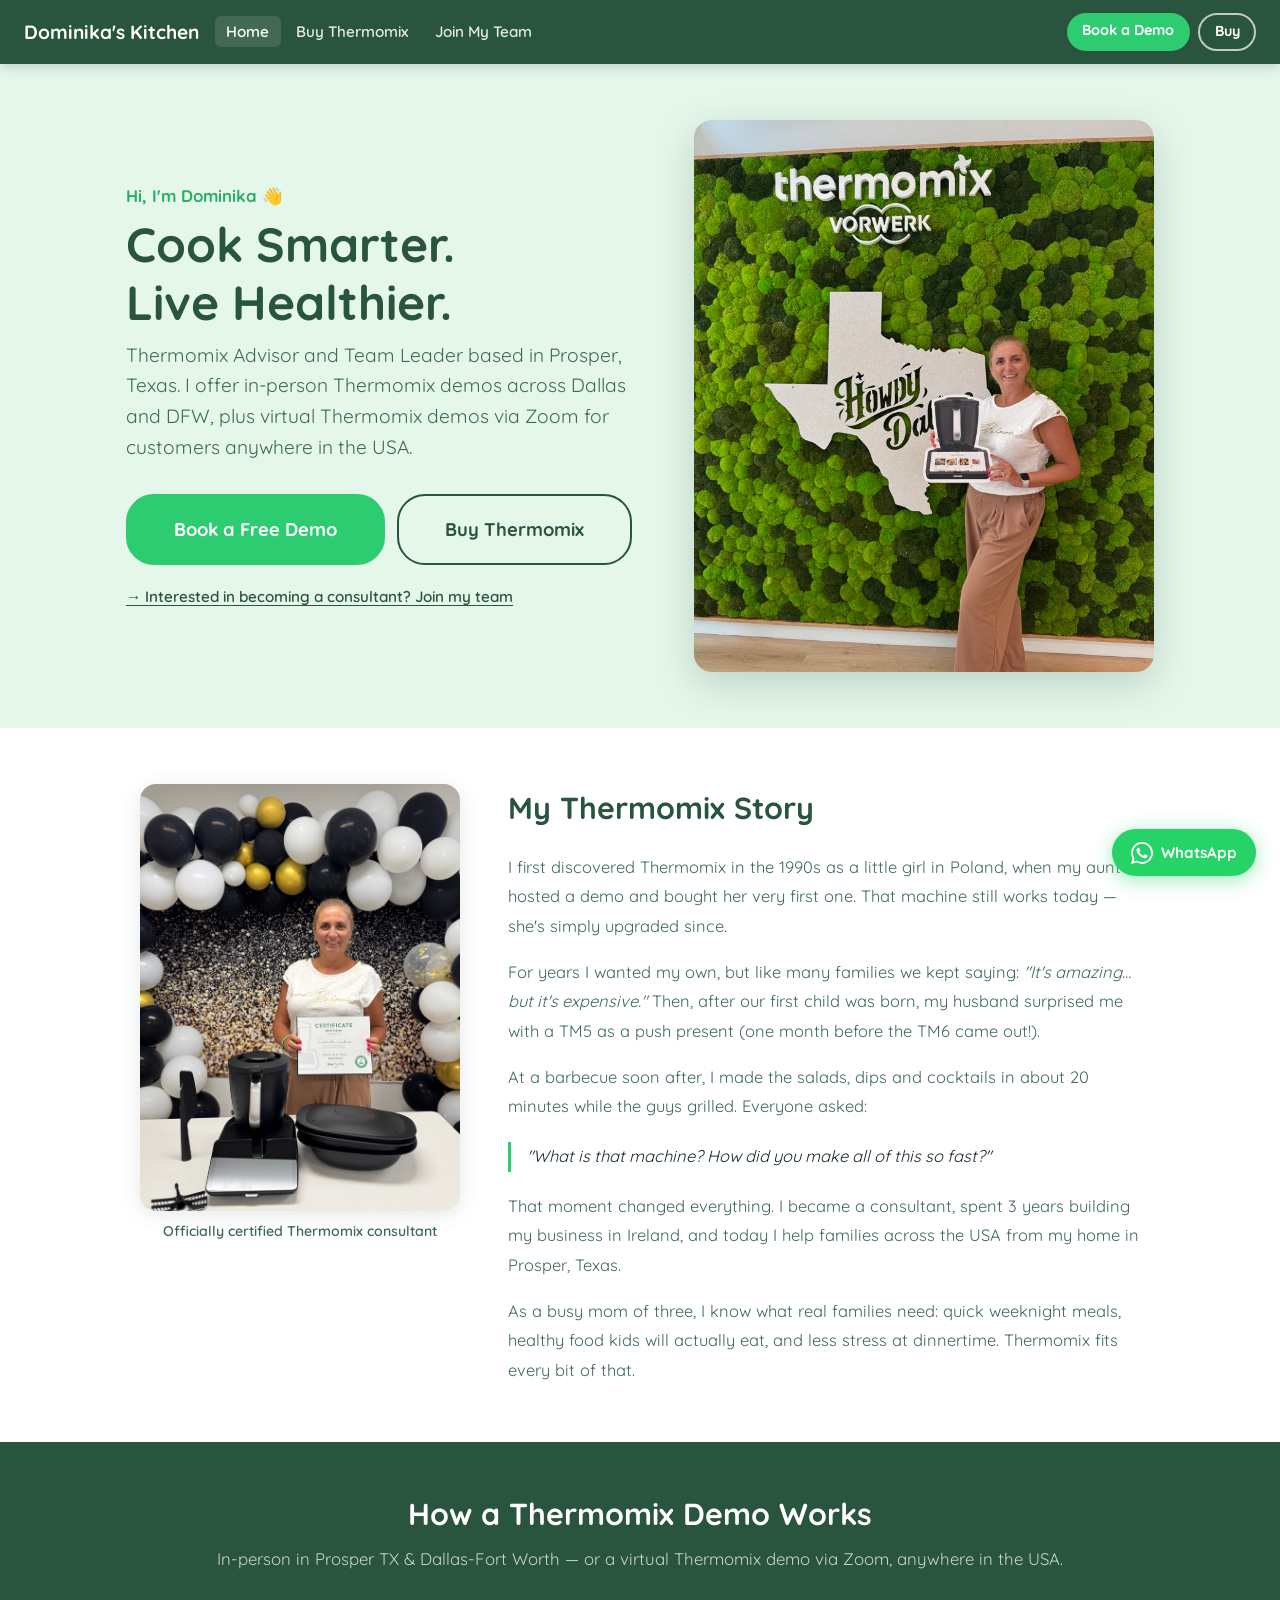
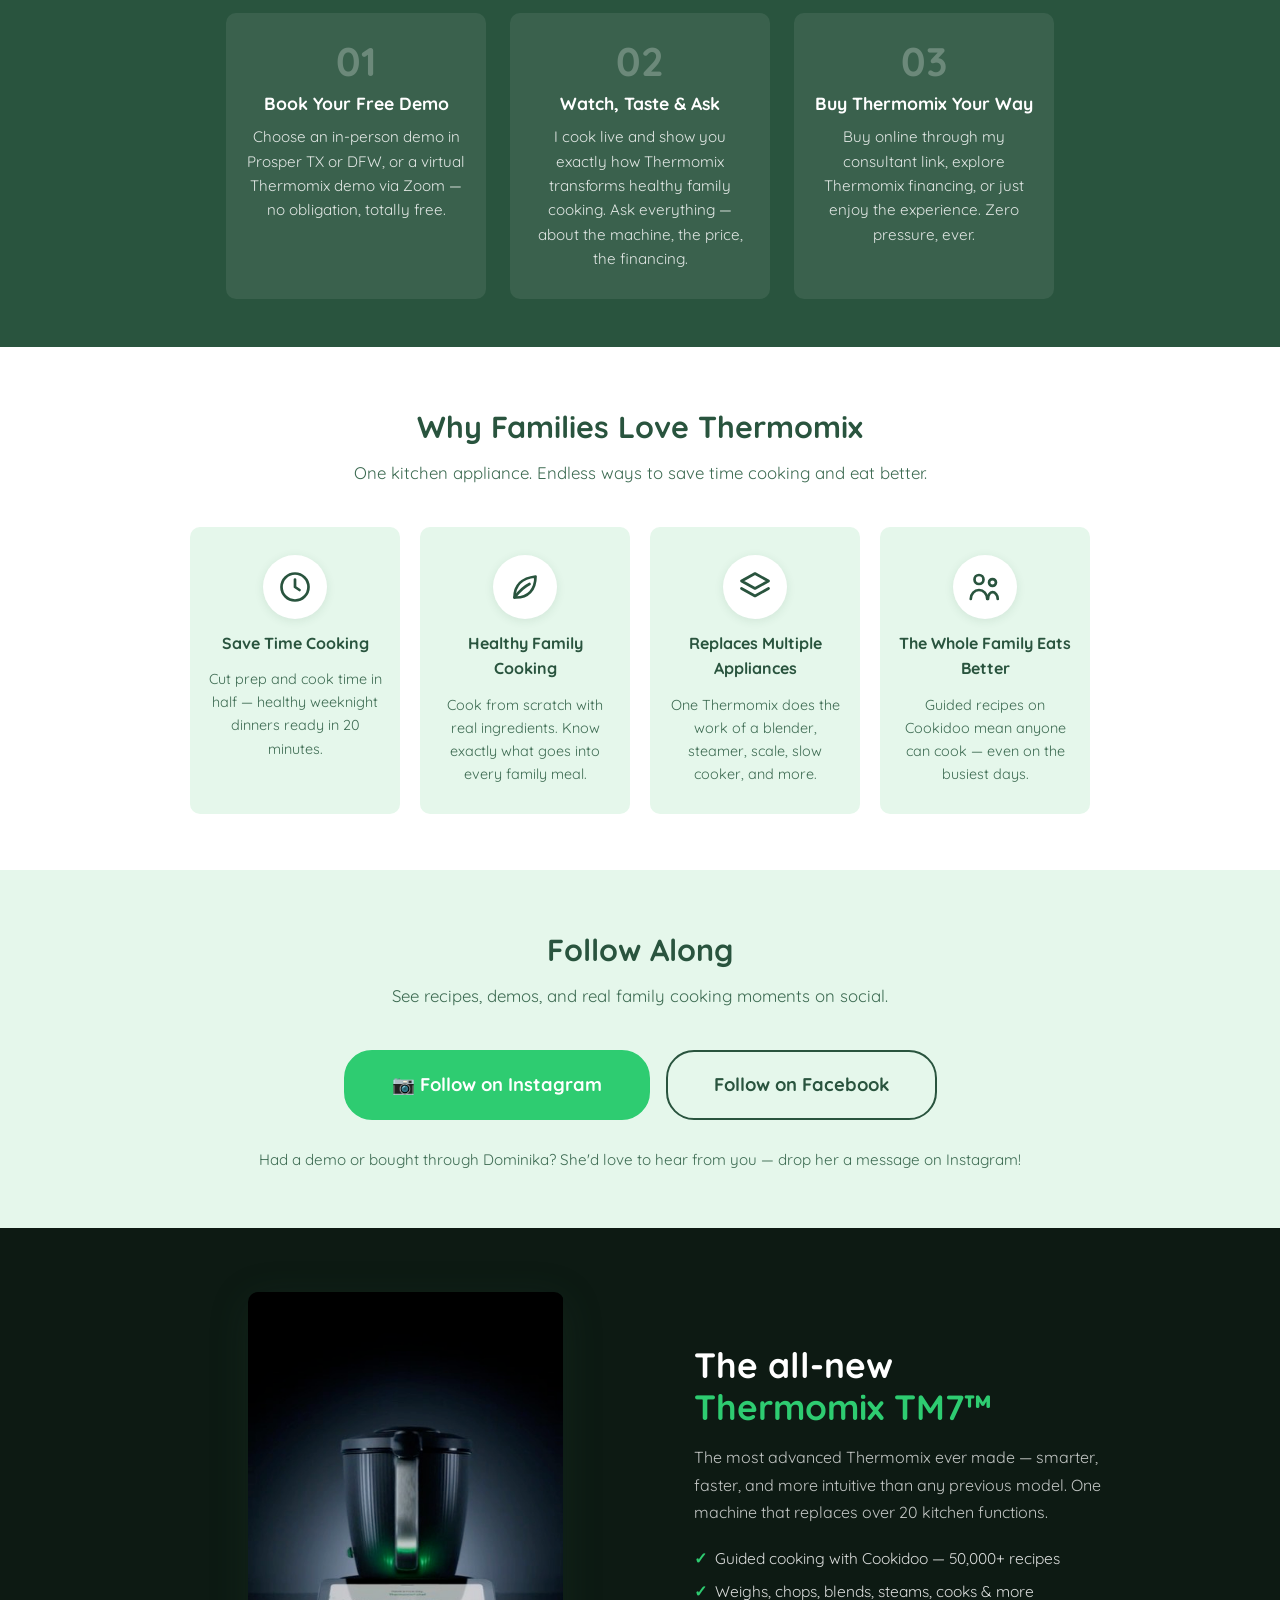
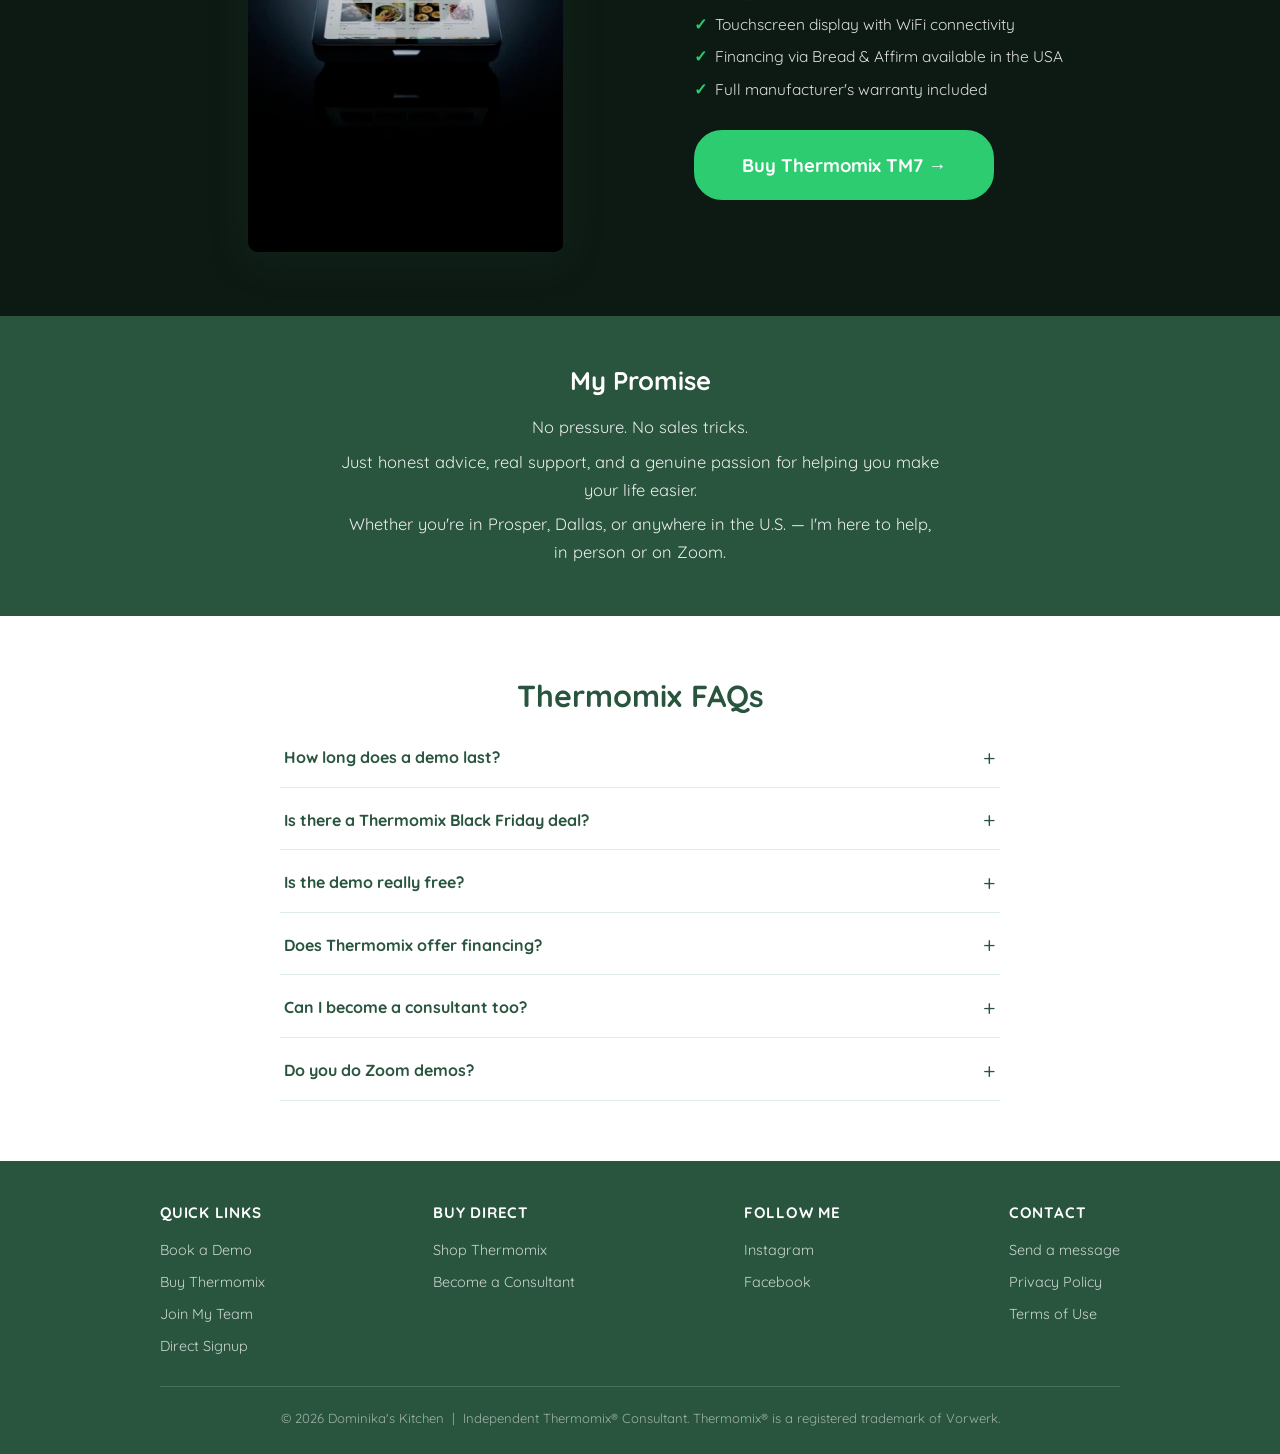
==== commit 48a166b3: "Refresh look and feel; add Privacy Policy and Terms of Use - Home: split hero with large photo, vide" ====
--- a/index.html
+++ b/index.html
@@ -97,7 +97,6 @@
     <div class="nav-menu">
       <ul class="nav-links">
         <li><a href="index.html" class="active">Home</a></li>
-        <li><a href="book-demo.html">Book a Demo</a></li>
         <li><a href="buy.html">Buy Thermomix</a></li>
         <li><a href="join-team.html">Join My Team</a></li>
       </ul>
@@ -109,17 +108,21 @@
   </nav>
 
   <!-- ===== HERO ===== -->
-  <section class="hero">
-    <img src="hero.jpg" width="180" height="180" fetchpriority="high" alt="Dominika Culliton — Thermomix Team Leader and Advisor in Prosper, TX serving DFW and the United States" class="hero-img-round">
+  <section class="hero hero-split">
+    <div class="hero-photo">
+      <img src="dominika-dallas.jpg" width="1000" height="750" fetchpriority="high" alt="Dominika Culliton holding a Thermomix TM7 in front of the Thermomix Howdy Dallas wall — Thermomix Advisor in Prosper, TX serving DFW and the USA">
+    </div>
+    <div class="hero-copy">
+    <p class="hero-hello">Hi, I'm Dominika &#128075;</p>
     <h1>Cook Smarter.<br>Live Healthier.</h1>
-    <p class="hero-sub">I'm Dominika — Thermomix Advisor and Team Leader based in Prosper, Texas. I offer in-person Thermomix demos across Dallas and DFW, plus virtual Thermomix demos via Zoom for customers anywhere in the USA.</p>
+    <p class="hero-sub">Thermomix Advisor and Team Leader based in Prosper, Texas. I offer in-person Thermomix demos across Dallas and DFW, plus virtual Thermomix demos via Zoom for customers anywhere in the USA.</p>
     <div class="hero-btns">
       <a href="book-demo.html" class="btn btn-green btn-lg">Book a Free Demo</a>
       <a href="buy.html" class="btn btn-green-outline btn-lg">Buy Thermomix</a>
     </div>
     <div class="hero-secondary">
-      <a href="join-team.html">&#8594; Join My Team</a>
-      <a href="direct-signup.html">&#8594; Direct Signup</a>
+      <a href="join-team.html">&#8594; Interested in becoming a consultant? Join my team</a>
+    </div>
     </div>
   </section>
 
@@ -140,33 +143,23 @@
     <p class="offer-terms">Offer valid Nov 1, 2026 6:00am PT &ndash; Nov 30, 2026 11:59pm PT or while supplies last. Cannot be combined with other promotions. *0% APR for those who qualify, subject to credit approval. Full terms on thermomix.com.</p>
   </section>
 
-  <!-- ===== VIDEO ===== -->
-  <section class="video-strip">
-    <div class="video-wrap">
-      <h2 class="section-title">See the Thermomix TM7 in Action</h2>
-      <p class="section-sub">Watch what happens when great cooking meets smart technology.</p>
-      <video class="video-player" autoplay muted loop playsinline preload="metadata">
-        <source src="demo-video.mp4" type="video/mp4">
-        Your browser doesn't support video playback.
-      </video>
-    </div>
-  </section>
-
   <!-- ===== MY STORY ===== -->
   <section class="story-strip">
-    <div class="story-wrap">
+    <div class="story-wrap story-split">
+      <figure class="story-photo">
+        <img src="dominika-certificate.jpg" width="675" height="900" loading="lazy" alt="Dominika Culliton holding her official Thermomix consultant certificate next to a Thermomix TM7">
+        <figcaption>Officially certified Thermomix consultant</figcaption>
+      </figure>
+      <div class="story-text">
       <h2 class="section-title">My Thermomix Story</h2>
-      <p class="section-sub" style="margin-bottom:2rem;">Thermomix Consultant based in Prosper, Texas — serving Dallas, DFW, and customers across the USA.</p>
       <div class="story-body">
-        <p>My story with Thermomix started long before I became a consultant.</p>
-        <p>I first discovered Thermomix in the 1990s, when I was a little girl visiting my aunt in Poland. She hosted a demo at her home and bought her very first Thermomix that day. And here's the amazing part — that machine is still working today. She's simply upgraded to a newer model.</p>
-        <p>For many years, I wanted my own Thermomix, but like many families, we kept saying: <em>"It's amazing… but it's expensive."</em></p>
-        <p>Everything changed after the birth of my child. My husband surprised me with a Thermomix as a push present. It was a TM5 — and yes, one month later the TM6 was released!</p>
-        <p>Soon after, we hosted a barbecue at our house. While the guys were grilling outside, I stayed in the kitchen preparing salads, dips, and cocktails — all in my Thermomix. In about 20 minutes, everything was ready.</p>
+        <p>I first discovered Thermomix in the 1990s as a little girl in Poland, when my aunt hosted a demo and bought her very first one. That machine still works today &mdash; she's simply upgraded since.</p>
+        <p>For years I wanted my own, but like many families we kept saying: <em>"It's amazing&hellip; but it's expensive."</em> Then, after our first child was born, my husband surprised me with a TM5 as a push present (one month before the TM6 came out!).</p>
+        <p>At a barbecue soon after, I made the salads, dips and cocktails in about 20 minutes while the guys grilled. Everyone asked:</p>
         <blockquote>"What is that machine? How did you make all of this so fast?"</blockquote>
-        <p>None of my friends had heard of Thermomix — and several wanted one. That moment changed everything.</p>
-        <p>I signed up as a consultant, earned my Thermomix right away, and have been part of this journey ever since — including 3 years as a consultant in Ireland. Today I continue my business here in the United States, helping families nationwide from my home in Prosper, Texas.</p>
-        <p>I'm a busy mom of three — one boy and two girls — so I understand real life and real family needs: quick weeknight meals, healthy options for kids, lunchbox ideas, budget-friendly cooking, and saving time and reducing daily stress. Thermomix fits every bit of that.</p>
+        <p>That moment changed everything. I became a consultant, spent 3 years building my business in Ireland, and today I help families across the USA from my home in Prosper, Texas.</p>
+        <p>As a busy mom of three, I know what real families need: quick weeknight meals, healthy food kids will actually eat, and less stress at dinnertime. Thermomix fits every bit of that.</p>
+      </div>
       </div>
     </div>
   </section>
@@ -200,22 +193,22 @@
     <p class="section-sub">One kitchen appliance. Endless ways to save time cooking and eat better.</p>
     <div class="benefits-grid">
       <div class="benefit-tile">
-        <div class="benefit-icon">&#9889;</div>
+        <div class="benefit-icon"><svg viewBox="0 0 24 24" width="36" height="36" fill="none" stroke="currentColor" stroke-width="1.8" stroke-linecap="round" stroke-linejoin="round" aria-hidden="true"><circle cx="12" cy="12" r="9"/><path d="M12 7v5l3 2"/></svg></div>
         <h3>Save Time Cooking</h3>
         <p>Cut prep and cook time in half — healthy weeknight dinners ready in 20 minutes.</p>
       </div>
       <div class="benefit-tile">
-        <div class="benefit-icon">&#129367;</div>
+        <div class="benefit-icon"><svg viewBox="0 0 24 24" width="36" height="36" fill="none" stroke="currentColor" stroke-width="1.8" stroke-linecap="round" stroke-linejoin="round" aria-hidden="true"><path d="M5 19c0-8 5-13 14-14 0 9-5 14-13 14"/><path d="M5 19c3-4 6-7 10-9"/></svg></div>
         <h3>Healthy Family Cooking</h3>
         <p>Cook from scratch with real ingredients. Know exactly what goes into every family meal.</p>
       </div>
       <div class="benefit-tile">
-        <div class="benefit-icon">&#128176;</div>
+        <div class="benefit-icon"><svg viewBox="0 0 24 24" width="36" height="36" fill="none" stroke="currentColor" stroke-width="1.8" stroke-linecap="round" stroke-linejoin="round" aria-hidden="true"><path d="M12 3l9 5-9 5-9-5 9-5z"/><path d="M3 13l9 5 9-5"/></svg></div>
         <h3>Replaces Multiple Appliances</h3>
         <p>One Thermomix does the work of a blender, steamer, scale, slow cooker, and more.</p>
       </div>
       <div class="benefit-tile">
-        <div class="benefit-icon">&#128106;</div>
+        <div class="benefit-icon"><svg viewBox="0 0 24 24" width="36" height="36" fill="none" stroke="currentColor" stroke-width="1.8" stroke-linecap="round" stroke-linejoin="round" aria-hidden="true"><circle cx="8" cy="7" r="3"/><circle cx="17" cy="9" r="2.3"/><path d="M2.5 20c0-3.3 2.5-6 5.5-6s5.5 2.7 5.5 6"/><path d="M14 20c0-2.5 1.3-4.6 3-4.6s3.5 2 3.5 4.6"/></svg></div>
         <h3>The Whole Family Eats Better</h3>
         <p>Guided recipes on Cookidoo mean anyone can cook — even on the busiest days.</p>
       </div>
@@ -243,8 +236,10 @@
 
   <!-- ===== TM7 PRODUCT SECTION ===== -->
   <section class="tm7-section">
-    <div class="tm7-image">
-      <img src="Image-1.jpg" alt="The all-new Thermomix TM7 with Cookidoo tablet — available through Dominika's Kitchen in Prosper TX and DFW" loading="lazy">
+    <div class="tm7-image tm7-video">
+      <video class="video-player" autoplay muted loop playsinline preload="metadata" poster="video-poster.jpg" aria-label="The all-new Thermomix TM7 in action">
+        <source src="demo-video.mp4#t=4" type="video/mp4">
+      </video>
     </div>
     <div class="tm7-text">
       <h2>The all-new<br><span>Thermomix TM7™</span></h2>
@@ -348,13 +343,13 @@
         <h4>Contact</h4>
         <ul>
           <li><a href="book-demo.html">Send a message</a></li>
-          <li><a href="#">Privacy Policy</a></li>
-          <li><a href="#">Terms of Use</a></li>
+          <li><a href="privacy.html">Privacy Policy</a></li>
+          <li><a href="terms.html">Terms of Use</a></li>
         </ul>
       </div>
     </div>
     <div class="footer-bottom">
-      <p>&copy; 2026 Dominika's Kitchen &nbsp;|&nbsp; Independent Thermomix Consultant. Not affiliated with Vorwerk or Thermomix&reg;.</p>
+      <p>&copy; 2026 Dominika's Kitchen &nbsp;|&nbsp; Independent Thermomix&reg; Consultant. Thermomix&reg; is a registered trademark of Vorwerk.</p>
     </div>
   </footer>
 
--- a/styles.css
+++ b/styles.css
@@ -1104,3 +1104,170 @@
 @media (max-width: 680px) {
   .offer-inline { margin-left: 16px; margin-right: 16px; }
 }
+
+/* ============================================================
+   LEGAL PAGES (privacy.html, terms.html)
+   ============================================================ */
+.legal-section { padding: 2.5rem 1.5rem 3.5rem; }
+.legal-wrap {
+  max-width: 760px;
+  margin: 0 auto;
+  color: var(--text-dark);
+}
+.legal-wrap h2 {
+  font-size: 1.25rem;
+  color: var(--green-dark);
+  margin: 2rem 0 0.6rem;
+}
+.legal-wrap p { margin-bottom: 0.9rem; }
+.legal-wrap ul { margin: 0 0 1rem 1.25rem; }
+.legal-wrap li { margin: 0.35rem 0; }
+.legal-wrap a { color: var(--green-dark); font-weight: 600; text-decoration: underline; }
+.legal-date { color: var(--text-mid); font-size: 0.9rem; }
+@media (max-width: 680px) {
+  .legal-section { padding: 2rem 16px 3rem; }
+}
+
+/* ============================================================
+   LOOK & FEEL REFRESH (Nov 2026)
+   ============================================================ */
+
+/* Home hero: copy + large photo side by side */
+.hero-split {
+  display: flex;
+  flex-direction: row-reverse;
+  align-items: center;
+  justify-content: center;
+  gap: 3rem;
+  text-align: left;
+  padding: 3.5rem max(1.5rem, calc((100% - 1160px) / 2));
+}
+.hero-split .hero-photo { flex: 1 1 400px; max-width: 460px; }
+.hero-split .hero-photo img {
+  width: 100%;
+  aspect-ratio: 5 / 6;
+  object-fit: cover;
+  object-position: 50% 30%;
+  border-radius: 18px;
+  box-shadow: 0 12px 40px rgba(41, 84, 62, 0.22);
+}
+.hero-split .hero-copy { flex: 1 1 420px; max-width: 520px; }
+.hero-split .hero-sub { margin-left: 0; margin-right: 0; }
+.hero-split .hero-btns,
+.hero-split .hero-secondary { justify-content: flex-start; }
+.hero-hello {
+  font-weight: 700;
+  color: var(--green-hover);
+  font-size: 1.05rem;
+  margin-bottom: 0.4rem;
+}
+
+@media (max-width: 860px) {
+  .hero-split {
+    flex-direction: column;
+    text-align: center;
+    gap: 1.25rem;
+    padding: 1.5rem 16px 2.5rem;
+  }
+  .hero-split .hero-photo { flex: none; width: 100%; max-width: 300px; }
+  .hero-split .hero-photo img { aspect-ratio: 1 / 1; object-position: 60% 62%; }
+  .hero-split .hero-copy { flex: none; }
+  .hero-split .hero-btns,
+  .hero-split .hero-secondary { justify-content: center; }
+}
+
+/* Story: certificate photo beside shorter text */
+.story-split {
+  max-width: 1000px;
+  display: flex;
+  gap: 3rem;
+  align-items: flex-start;
+}
+.story-photo { flex: 0 0 320px; margin: 0; }
+.story-photo img {
+  width: 100%;
+  border-radius: 16px;
+  box-shadow: var(--shadow);
+}
+.story-photo figcaption {
+  text-align: center;
+  font-size: 0.88rem;
+  color: var(--text-mid);
+  margin-top: 0.6rem;
+  font-weight: 600;
+}
+.story-text { flex: 1 1 auto; }
+.story-text .section-title { text-align: left; margin-bottom: 1.25rem; }
+@media (max-width: 760px) {
+  .story-split { flex-direction: column; align-items: center; gap: 1.75rem; }
+  .story-photo { flex: none; width: 100%; max-width: 300px; }
+  .story-text .section-title { text-align: center; }
+}
+
+/* Benefits: line icons instead of emoji */
+.benefit-icon {
+  width: 64px;
+  height: 64px;
+  border-radius: 50%;
+  background: var(--white);
+  color: var(--green-dark);
+  display: flex;
+  align-items: center;
+  justify-content: center;
+  box-shadow: 0 2px 10px rgba(41, 84, 62, 0.1);
+}
+
+/* TM7 section: video replaces the still image, capped height */
+.tm7-video { display: flex; justify-content: center; }
+.tm7-video .video-player {
+  width: auto;
+  max-width: 100%;
+  max-height: 560px;
+  aspect-ratio: 608 / 1080;
+  object-fit: cover;
+}
+
+/* Buy page: consultant photo */
+.why-buy-photo {
+  width: 100%;
+  max-height: 340px;
+  object-fit: cover;
+  object-position: 50% 15%;
+  border-radius: 14px;
+  box-shadow: var(--shadow);
+  margin-bottom: 1.25rem;
+}
+
+/* Book a Demo: round avatar in the header */
+.hero-avatar {
+  width: 112px;
+  height: 112px;
+  border-radius: 50%;
+  object-fit: cover;
+  object-position: 50% 12%;
+  border: 4px solid var(--white);
+  box-shadow: var(--shadow);
+  margin: 0 auto 1rem;
+}
+.page-hero .offer-inline { margin-top: 1.5rem; text-align: left; }
+
+/* Join My Team: photo in the header */
+.page-hero-photo img {
+  width: 100%;
+  max-width: 520px;
+  aspect-ratio: 16 / 9;
+  object-fit: cover;
+  object-position: 50% 40%;
+  border-radius: 16px;
+  box-shadow: var(--shadow);
+  margin: 0 auto 1.75rem;
+}
+
+/* Offer bar: shorter wording on phones */
+.offer-short { display: none; }
+@media (max-width: 600px) {
+  .offer-long { display: none; }
+  .offer-short { display: inline; }
+}
+
+.page-hero + .form-section { padding-top: 1rem; }
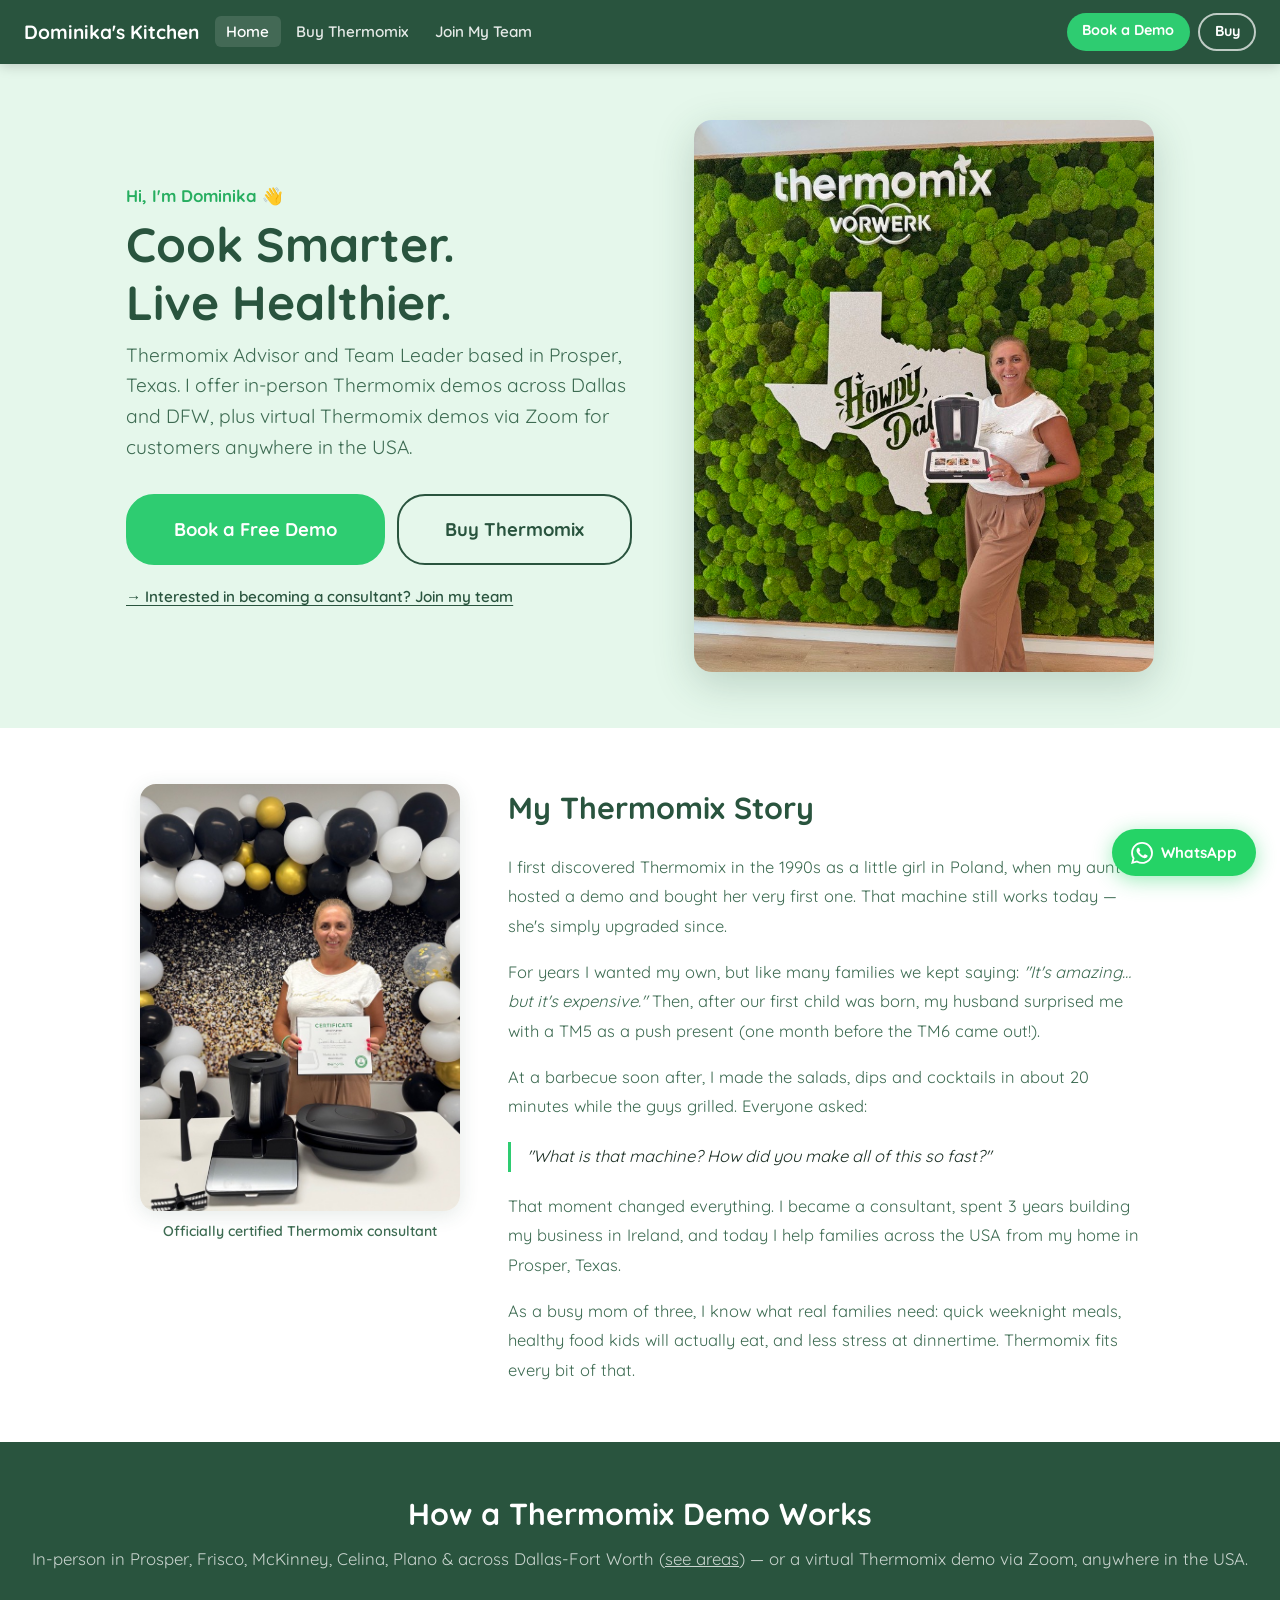
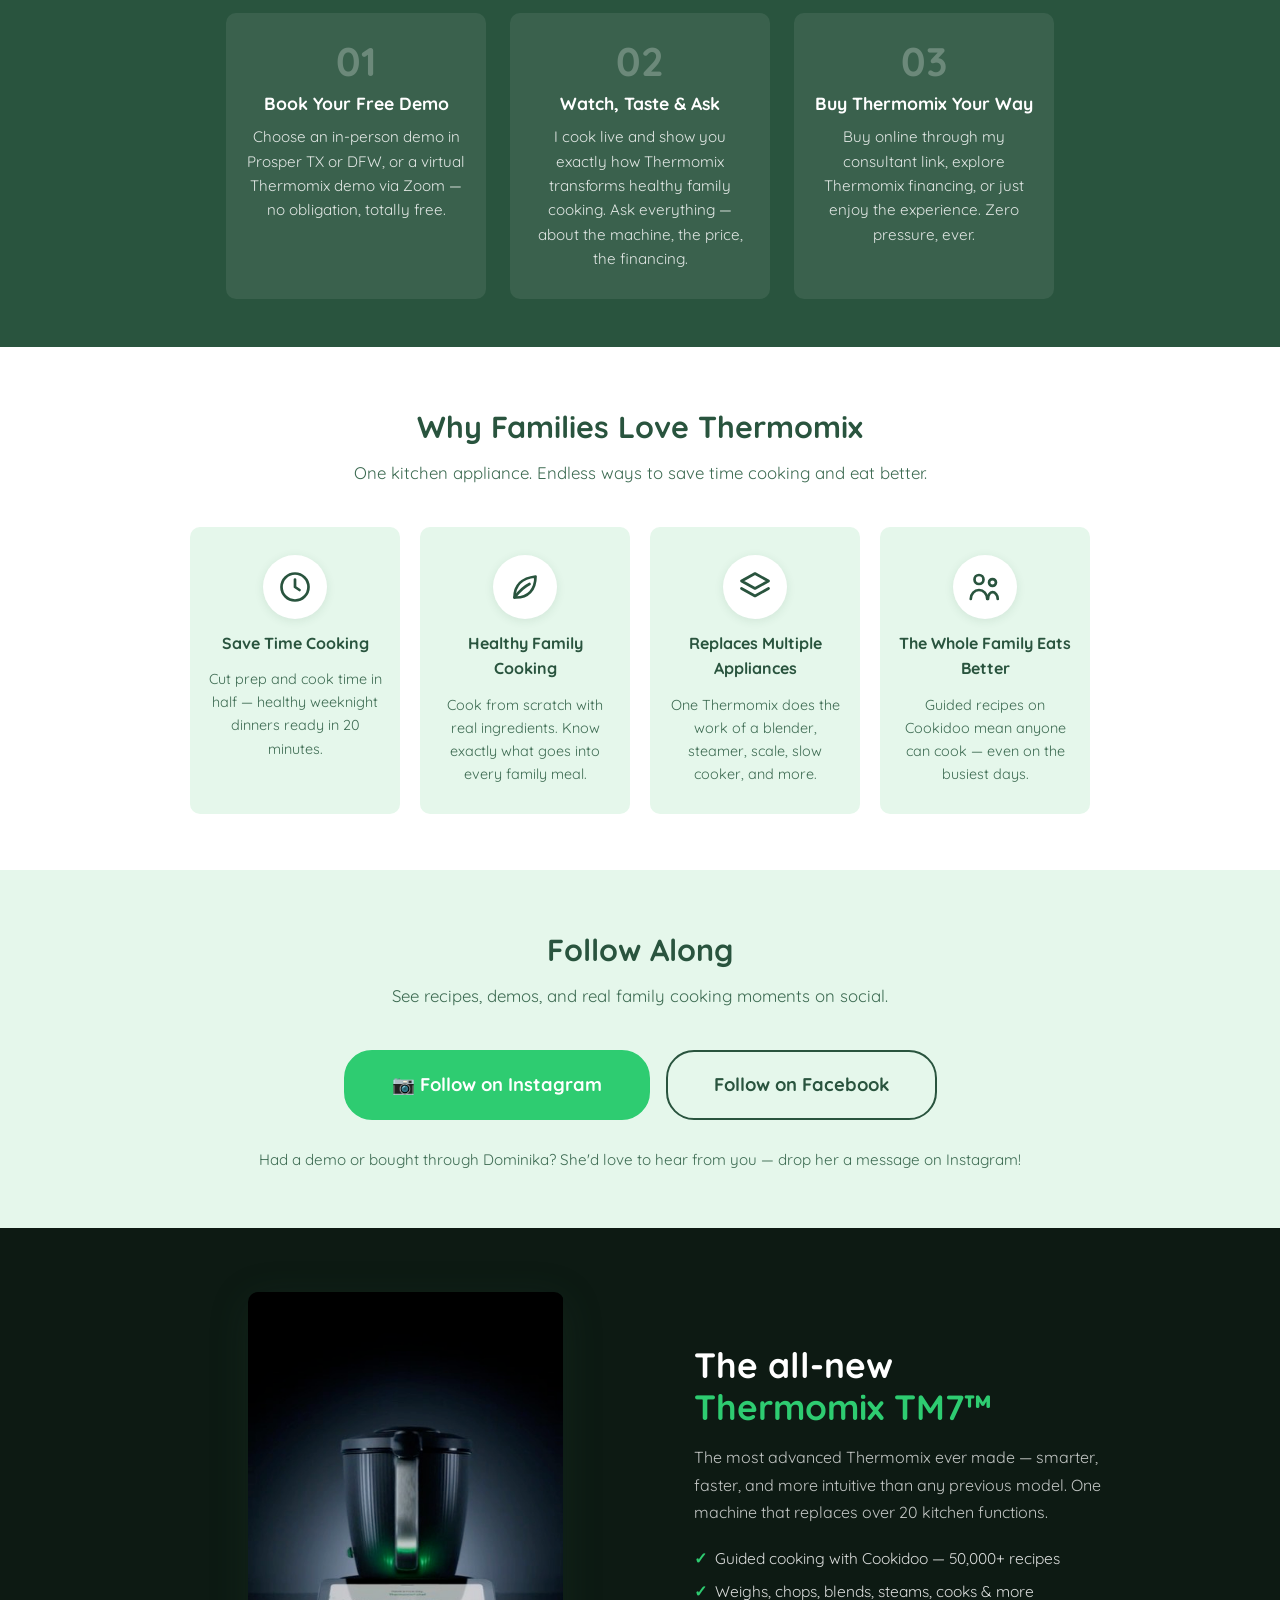
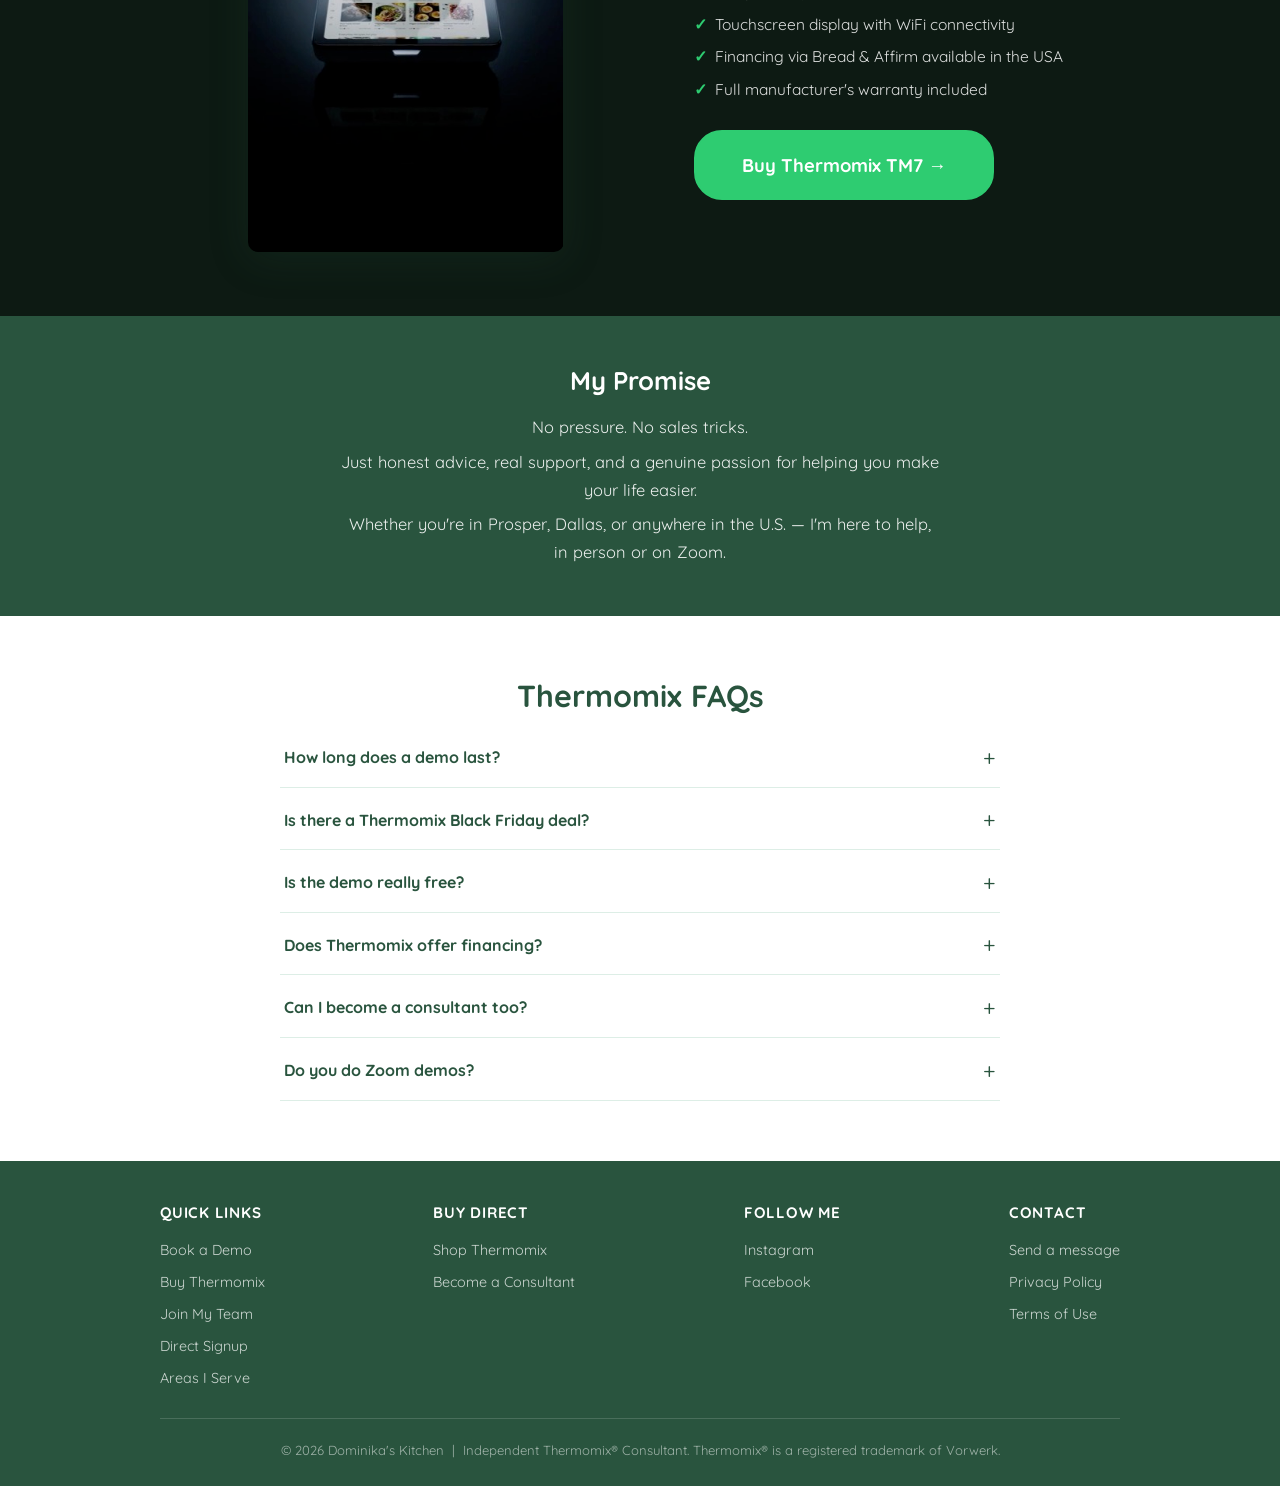
==== commit 463ab7a0: "Add Areas I Serve page for Prosper, Frisco, McKinney, Celina, Plano and DFW - New areas.html with a " ====
--- a/index.html
+++ b/index.html
@@ -42,7 +42,7 @@
         },
         "areaServed": [
           "Prosper, TX", "Dallas, TX", "Dallas-Fort Worth", "Frisco, TX",
-          "Plano, TX", "McKinney, TX", "Allen, TX", "Texas", "United States"
+          "Plano, TX", "McKinney, TX", "Celina, TX", "Allen, TX", "Texas", "United States"
         ],
         "sameAs": [
           "https://www.instagram.com/dominikas_kitchen",
@@ -167,7 +167,7 @@
   <!-- ===== HOW IT WORKS ===== -->
   <section class="steps-strip">
     <h2 class="section-title">How a Thermomix Demo Works</h2>
-    <p class="section-sub">In-person in Prosper TX &amp; Dallas-Fort Worth — or a virtual Thermomix demo via Zoom, anywhere in the USA.</p>
+    <p class="section-sub">In-person in Prosper, Frisco, McKinney, Celina, Plano &amp; across Dallas-Fort Worth (<a href="areas.html" style="text-decoration:underline;">see areas</a>) — or a virtual Thermomix demo via Zoom, anywhere in the USA.</p>
     <div class="steps-grid">
       <div class="step-card">
         <div class="step-num">01</div>
@@ -323,6 +323,7 @@
           <li><a href="buy.html">Buy Thermomix</a></li>
           <li><a href="join-team.html">Join My Team</a></li>
           <li><a href="direct-signup.html">Direct Signup</a></li>
+          <li><a href="areas.html">Areas I Serve</a></li>
         </ul>
       </div>
       <div class="footer-col">
--- a/styles.css
+++ b/styles.css
@@ -1271,3 +1271,54 @@
 }
 
 .page-hero + .form-section { padding-top: 1rem; }
+
+/* ============================================================
+   AREAS I SERVE (areas.html)
+   ============================================================ */
+.area-cards {
+  display: flex;
+  flex-wrap: wrap;
+  justify-content: center;
+  gap: 0.75rem;
+  max-width: 900px;
+  margin: 2rem auto 0;
+}
+.area-card {
+  background: var(--white);
+  border: 2px solid transparent;
+  border-radius: var(--radius);
+  box-shadow: 0 2px 10px rgba(41, 84, 62, 0.08);
+  padding: 0.8rem 1.2rem;
+  min-width: 140px;
+  display: flex;
+  flex-direction: column;
+  text-align: center;
+  transition: border-color 0.15s;
+}
+.area-card:hover { border-color: var(--green-btn); }
+.area-card strong { color: var(--green-dark); font-size: 1.05rem; }
+.area-card span { color: var(--text-mid); font-size: 0.85rem; }
+
+.area-section { padding: 3rem 1.5rem; scroll-margin-top: calc(var(--nav-height) + 1rem); }
+.area-alt { background: var(--green-light); }
+.area-wrap { max-width: 720px; margin: 0 auto; }
+.area-tag {
+  color: var(--green-hover);
+  font-weight: 700;
+  font-size: 0.85rem;
+  text-transform: uppercase;
+  letter-spacing: 0.04em;
+  margin-bottom: 0.3rem;
+}
+.area-wrap h2 {
+  color: var(--green-dark);
+  font-size: clamp(1.4rem, 3.5vw, 1.9rem);
+  margin-bottom: 0.75rem;
+}
+.area-wrap > p { color: var(--text-mid); margin-bottom: 1rem; line-height: 1.75; }
+.area-wrap ul { padding-left: 1.25rem; color: var(--text-mid); margin-bottom: 1.5rem; }
+.area-wrap li { margin: 0.3rem 0; }
+@media (max-width: 680px) {
+  .area-section { padding: 2.5rem 16px; }
+  .area-card { min-width: 0; flex: 1 1 40%; }
+}
